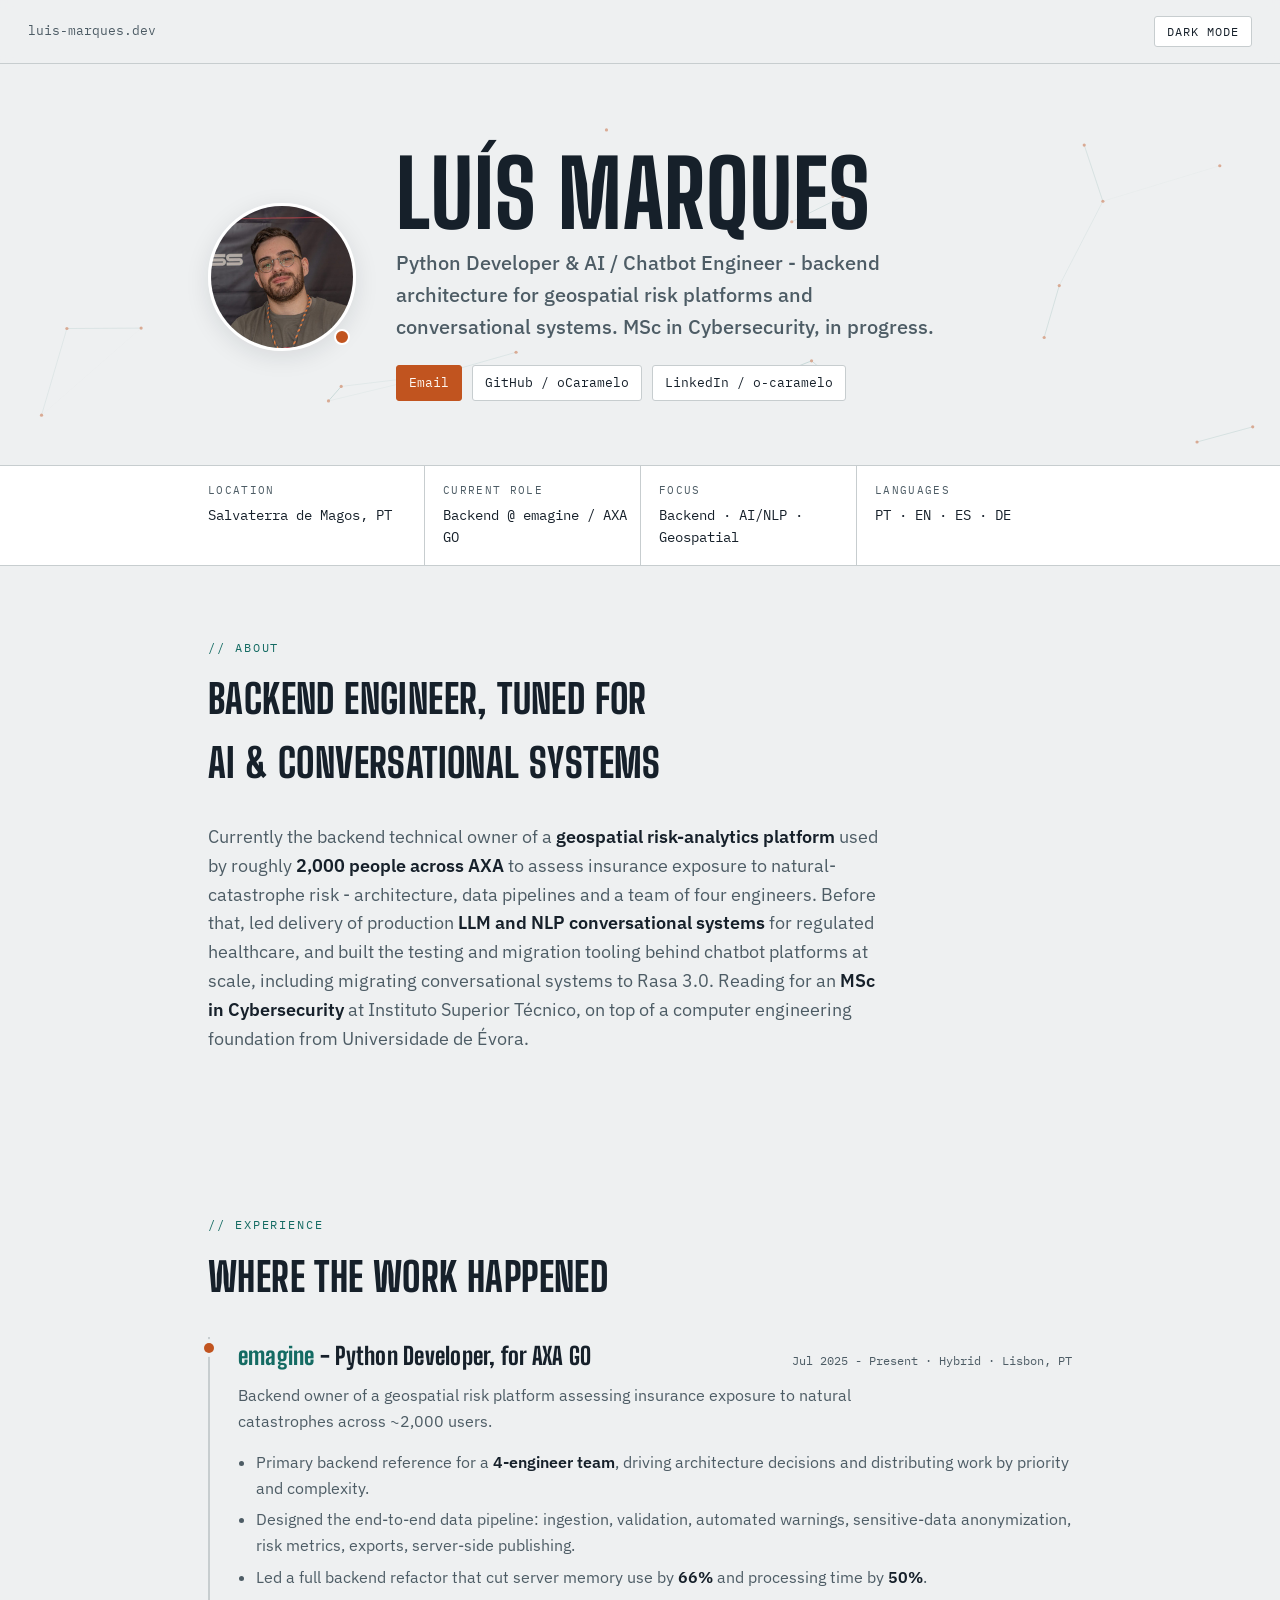
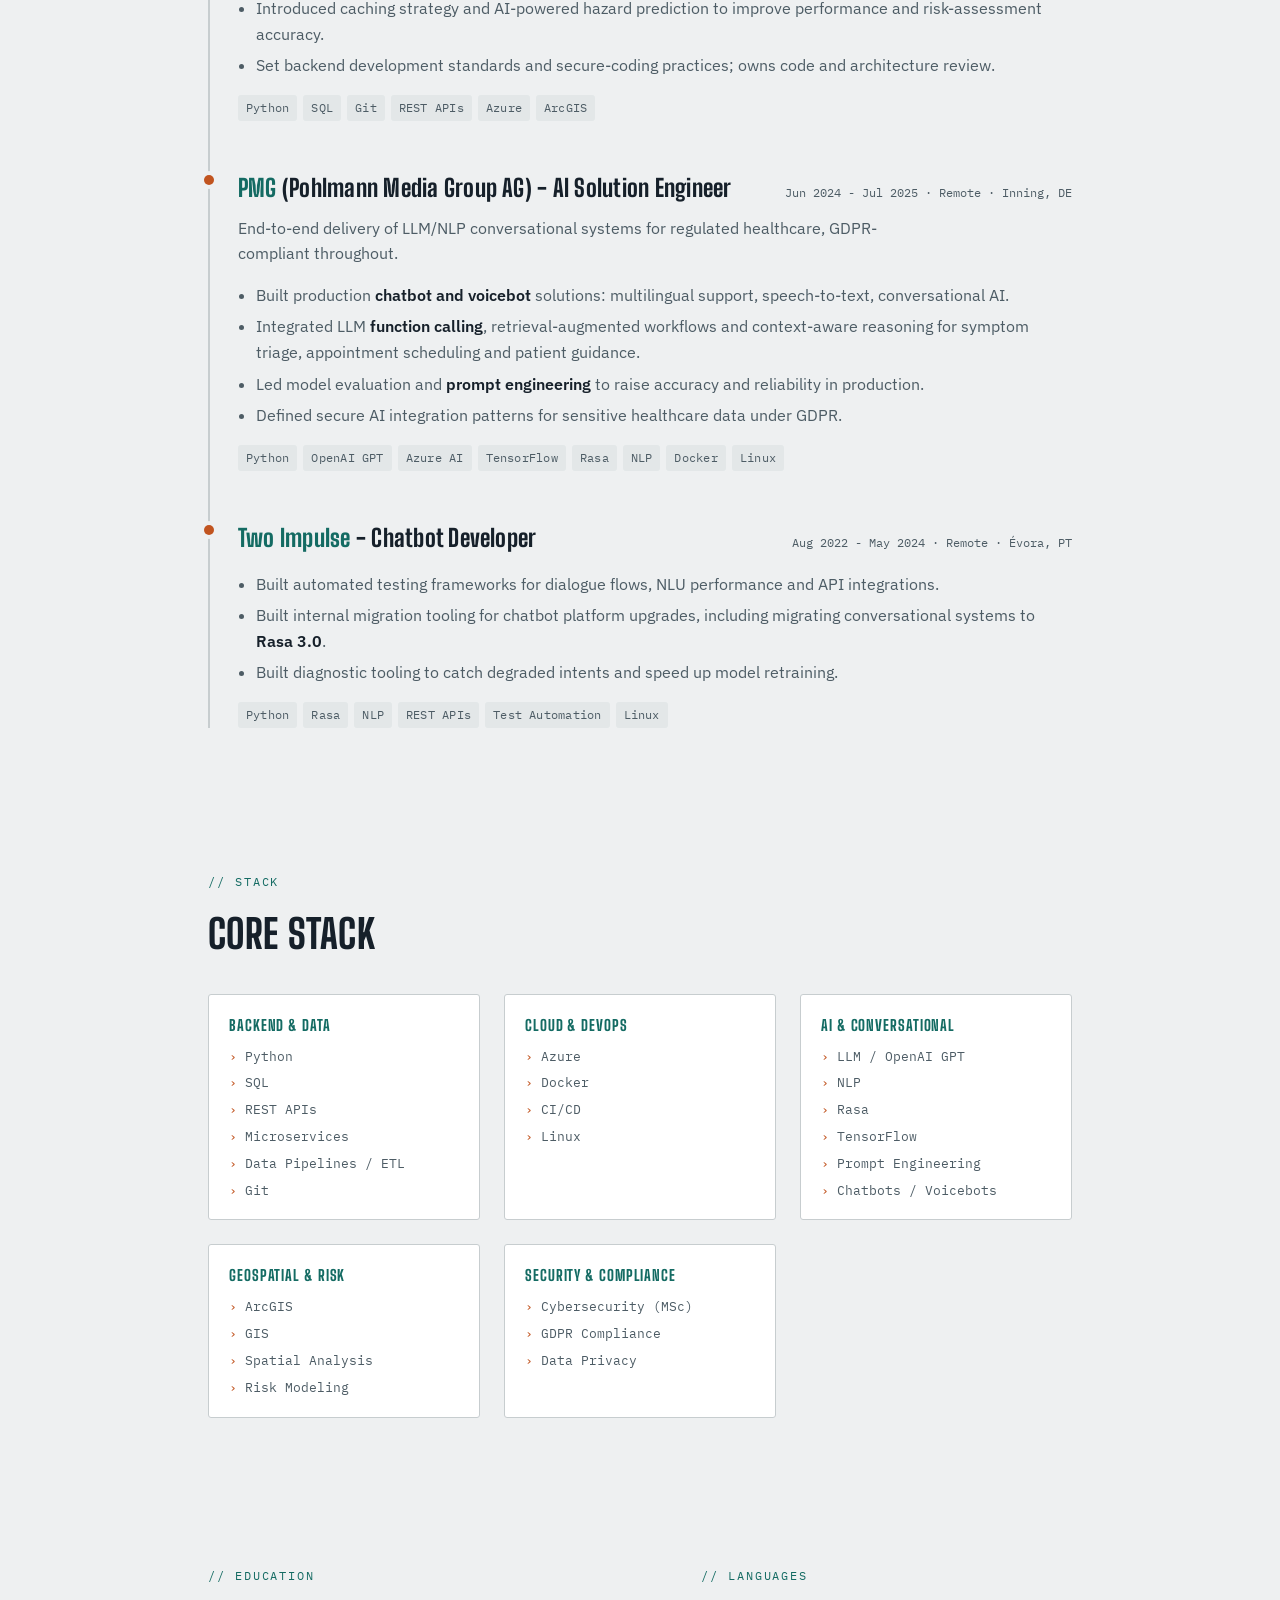
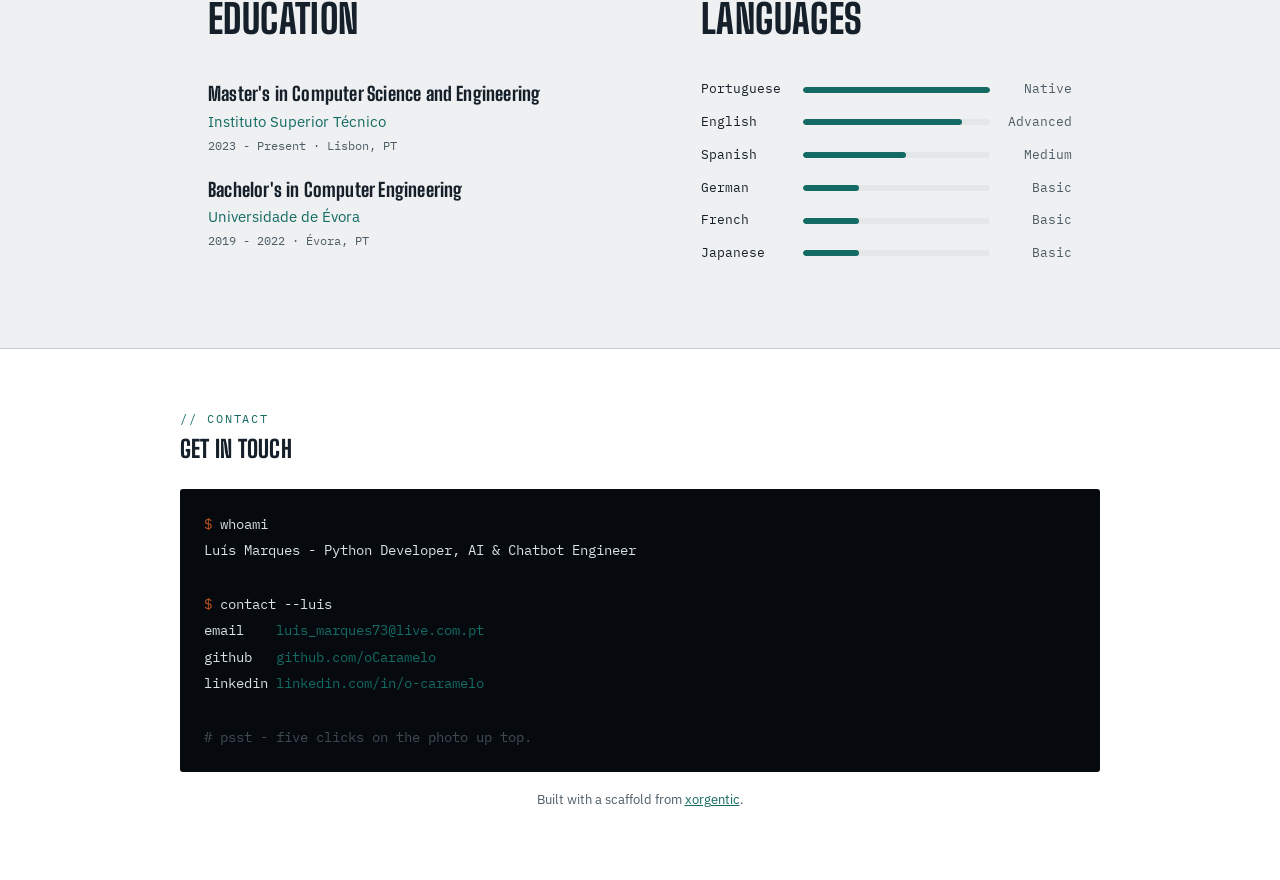
==== index.html @ 59a95c25 "Personal page for Luís Marques Static site sourced from CV content: experience, stack, education, la" ====
<!DOCTYPE html>
<html lang="en">
<head>
<meta charset="UTF-8" />
<meta name="viewport" content="width=device-width, initial-scale=1.0" />
<title>Luís Marques - Python Developer, AI &amp; Chatbot Engineer</title>
<meta name="description" content="Backend and AI engineer building geospatial risk platforms and conversational systems. Python, LLM/NLP, cloud backend architecture." />
<link rel="icon" href="data:image/svg+xml,%3Csvg xmlns='http://www.w3.org/2000/svg' viewBox='0 0 64 64'%3E%3Crect width='64' height='64' rx='8' fill='%230d151e'/%3E%3Ctext x='32' y='42' font-family='monospace' font-size='28' font-weight='700' fill='%23e8823d' text-anchor='middle'%3ELM%3C/text%3E%3C/svg%3E" />
<link rel="stylesheet" href="css/style.css" />
</head>
<body>

<div class="topbar">
  <span class="mono">luis-marques.dev</span>
  <button class="theme-toggle" id="theme-toggle" type="button">Dark mode</button>
</div>

<header class="hero">
  <canvas id="signal-grid" aria-hidden="true"></canvas>
  <div class="wrap hero-inner">
    <div class="avatar-wrap">
      <img id="avatar-img" class="avatar" src="assets/luis-marques.png" alt="Luís Marques" width="148" height="148" />
      <button id="secret-trigger" class="secret-btn" type="button" aria-label="You found something. Click five times."></button>
    </div>
    <div>
      <h1>Luís Marques</h1>
      <p class="role">Python Developer &amp; AI / Chatbot Engineer - backend architecture for geospatial risk platforms and conversational systems. MSc in Cybersecurity, in progress.</p>
      <div class="links">
        <a class="pill-link primary" href="mailto:luis_marques73@live.com.pt">Email</a>
        <a class="pill-link" href="https://github.com/oCaramelo" target="_blank" rel="noopener">GitHub / oCaramelo</a>
        <a class="pill-link" href="https://linkedin.com/in/o-caramelo" target="_blank" rel="noopener">LinkedIn / o-caramelo</a>
      </div>
    </div>
  </div>
</header>

<div class="status-strip">
  <div class="wrap">
    <div class="status-item">
      <div class="label">Location</div>
      <div class="value">Salvaterra de Magos, PT</div>
    </div>
    <div class="status-item">
      <div class="label">Current role</div>
      <div class="value">Backend @ emagine / AXA GO</div>
    </div>
    <div class="status-item">
      <div class="label">Focus</div>
      <div class="value">Backend · AI/NLP · Geospatial</div>
    </div>
    <div class="status-item">
      <div class="label">Languages</div>
      <div class="value">PT · EN · ES · DE</div>
    </div>
  </div>
</div>

<section class="about" id="about">
  <div class="wrap">
    <span class="eyebrow">// about</span>
    <h2>Backend engineer, tuned for AI &amp; conversational systems</h2>
    <p>Currently the backend technical owner of a <strong>geospatial risk-analytics platform</strong> used by roughly <strong>2,000 people across AXA</strong> to assess insurance exposure to natural-catastrophe risk - architecture, data pipelines and a team of four engineers. Before that, led delivery of production <strong>LLM and NLP conversational systems</strong> for regulated healthcare, and built the testing and migration tooling behind chatbot platforms at scale, including migrating conversational systems to Rasa 3.0. Reading for an <strong>MSc in Cybersecurity</strong> at Instituto Superior Técnico, on top of a computer engineering foundation from Universidade de Évora.</p>
  </div>
</section>

<section id="experience">
  <div class="wrap">
    <span class="eyebrow">// experience</span>
    <h2>Where the work happened</h2>
    <div class="timeline">

      <article class="entry">
        <div class="entry-head">
          <h3><span class="org">emagine</span> - Python Developer, for AXA GO</h3>
          <div class="entry-meta">Jul 2025 - Present · Hybrid · Lisbon, PT</div>
        </div>
        <p class="entry-summary">Backend owner of a geospatial risk platform assessing insurance exposure to natural catastrophes across ~2,000 users.</p>
        <ul>
          <li>Primary backend reference for a <strong>4-engineer team</strong>, driving architecture decisions and distributing work by priority and complexity.</li>
          <li>Designed the end-to-end data pipeline: ingestion, validation, automated warnings, sensitive-data anonymization, risk metrics, exports, server-side publishing.</li>
          <li>Led a full backend refactor that cut server memory use by <strong>66%</strong> and processing time by <strong>50%</strong>.</li>
          <li>Introduced caching strategy and AI-powered hazard prediction to improve performance and risk-assessment accuracy.</li>
          <li>Set backend development standards and secure-coding practices; owns code and architecture review.</li>
        </ul>
        <div class="tags">
          <span class="tag">Python</span><span class="tag">SQL</span><span class="tag">Git</span><span class="tag">REST APIs</span><span class="tag">Azure</span><span class="tag">ArcGIS</span>
        </div>
      </article>

      <article class="entry">
        <div class="entry-head">
          <h3><span class="org">PMG</span> (Pohlmann Media Group AG) - AI Solution Engineer</h3>
          <div class="entry-meta">Jun 2024 - Jul 2025 · Remote · Inning, DE</div>
        </div>
        <p class="entry-summary">End-to-end delivery of LLM/NLP conversational systems for regulated healthcare, GDPR-compliant throughout.</p>
        <ul>
          <li>Built production <strong>chatbot and voicebot</strong> solutions: multilingual support, speech-to-text, conversational AI.</li>
          <li>Integrated LLM <strong>function calling</strong>, retrieval-augmented workflows and context-aware reasoning for symptom triage, appointment scheduling and patient guidance.</li>
          <li>Led model evaluation and <strong>prompt engineering</strong> to raise accuracy and reliability in production.</li>
          <li>Defined secure AI integration patterns for sensitive healthcare data under GDPR.</li>
        </ul>
        <div class="tags">
          <span class="tag">Python</span><span class="tag">OpenAI GPT</span><span class="tag">Azure AI</span><span class="tag">TensorFlow</span><span class="tag">Rasa</span><span class="tag">NLP</span><span class="tag">Docker</span><span class="tag">Linux</span>
        </div>
      </article>

      <article class="entry">
        <div class="entry-head">
          <h3><span class="org">Two Impulse</span> - Chatbot Developer</h3>
          <div class="entry-meta">Aug 2022 - May 2024 · Remote · Évora, PT</div>
        </div>
        <ul>
          <li>Built automated testing frameworks for dialogue flows, NLU performance and API integrations.</li>
          <li>Built internal migration tooling for chatbot platform upgrades, including migrating conversational systems to <strong>Rasa 3.0</strong>.</li>
          <li>Built diagnostic tooling to catch degraded intents and speed up model retraining.</li>
        </ul>
        <div class="tags">
          <span class="tag">Python</span><span class="tag">Rasa</span><span class="tag">NLP</span><span class="tag">REST APIs</span><span class="tag">Test Automation</span><span class="tag">Linux</span>
        </div>
      </article>

    </div>
  </div>
</section>

<section id="skills">
  <div class="wrap">
    <span class="eyebrow">// stack</span>
    <h2>Core stack</h2>
    <div class="skill-grid">
      <div class="skill-group">
        <h3>Backend &amp; Data</h3>
        <ul><li>Python</li><li>SQL</li><li>REST APIs</li><li>Microservices</li><li>Data Pipelines / ETL</li><li>Git</li></ul>
      </div>
      <div class="skill-group">
        <h3>Cloud &amp; DevOps</h3>
        <ul><li>Azure</li><li>Docker</li><li>CI/CD</li><li>Linux</li></ul>
      </div>
      <div class="skill-group">
        <h3>AI &amp; Conversational</h3>
        <ul><li>LLM / OpenAI GPT</li><li>NLP</li><li>Rasa</li><li>TensorFlow</li><li>Prompt Engineering</li><li>Chatbots / Voicebots</li></ul>
      </div>
      <div class="skill-group">
        <h3>Geospatial &amp; Risk</h3>
        <ul><li>ArcGIS</li><li>GIS</li><li>Spatial Analysis</li><li>Risk Modeling</li></ul>
      </div>
      <div class="skill-group">
        <h3>Security &amp; Compliance</h3>
        <ul><li>Cybersecurity (MSc)</li><li>GDPR Compliance</li><li>Data Privacy</li></ul>
      </div>
    </div>
  </div>
</section>

<section id="education">
  <div class="wrap two-col">
    <div>
      <span class="eyebrow">// education</span>
      <h2>Education</h2>
      <div class="edu-entry">
        <h3>Master's in Computer Science and Engineering</h3>
        <div class="org">Instituto Superior Técnico</div>
        <span class="entry-meta">2023 - Present · Lisbon, PT</span>
      </div>
      <div class="edu-entry">
        <h3>Bachelor's in Computer Engineering</h3>
        <div class="org">Universidade de Évora</div>
        <span class="entry-meta">2019 - 2022 · Évora, PT</span>
      </div>
    </div>
    <div>
      <span class="eyebrow">// languages</span>
      <h2>Languages</h2>
      <div class="lang-row"><span>Portuguese</span><span class="lang-meter"><span style="width:100%"></span></span><span class="level">Native</span></div>
      <div class="lang-row"><span>English</span><span class="lang-meter"><span style="width:85%"></span></span><span class="level">Advanced</span></div>
      <div class="lang-row"><span>Spanish</span><span class="lang-meter"><span style="width:55%"></span></span><span class="level">Medium</span></div>
      <div class="lang-row"><span>German</span><span class="lang-meter"><span style="width:30%"></span></span><span class="level">Basic</span></div>
      <div class="lang-row"><span>French</span><span class="lang-meter"><span style="width:30%"></span></span><span class="level">Basic</span></div>
      <div class="lang-row"><span>Japanese</span><span class="lang-meter"><span style="width:30%"></span></span><span class="level">Basic</span></div>
    </div>
  </div>
</section>

<footer>
  <div class="wrap" style="padding: 56px 0;">
    <span class="eyebrow">// contact</span>
    <h2 style="margin-bottom:20px;">Get in touch</h2>
    <div class="terminal">
      <div><span class="prompt">$</span> whoami</div>
      <div>Luís Marques - Python Developer, AI &amp; Chatbot Engineer</div>
      <div>&nbsp;</div>
      <div><span class="prompt">$</span> contact --luis</div>
      <div>email&nbsp;&nbsp;&nbsp;&nbsp;<a href="mailto:luis_marques73@live.com.pt">luis_marques73@live.com.pt</a></div>
      <div>github&nbsp;&nbsp;&nbsp;<a href="https://github.com/oCaramelo" target="_blank" rel="noopener">github.com/oCaramelo</a></div>
      <div>linkedin&nbsp;<a href="https://linkedin.com/in/o-caramelo" target="_blank" rel="noopener">linkedin.com/in/o-caramelo</a></div>
      <div class="comment">&nbsp;</div>
      <div class="comment"># psst - five clicks on the photo up top.</div>
    </div>
    <p class="footer-note">Built with a scaffold from <a href="https://github.com/oCaramelo/xorgentic" target="_blank" rel="noopener">xorgentic</a>.</p>
  </div>
</footer>

<div class="egg-overlay" id="egg-overlay">
  <div class="egg-box" role="dialog" aria-modal="true" aria-labelledby="egg-title">
    <div class="egg-title" id="egg-title">// unlocked: secret stash of superpowers</div>
    <p>Congrats, curious human! You found my secret stash of superpowers. Don't tell anyone, but here's what I can do:</p>
    <div class="egg-tags">
      <span>Backend Development</span><span>Python</span><span>REST APIs</span><span>Microservices</span><span>Data Pipelines</span><span>System Integration</span><span>Scalable Systems</span><span>Production Monitoring</span><span>Performance Optimization</span><span>Code Refactoring</span><span>SQL</span><span>Databases</span><span>Data Validation</span><span>Data Anonymization</span><span>ETL Pipelines</span><span>Azure</span><span>CI/CD</span><span>Git</span><span>Docker</span><span>Environment Management</span><span>Geospatial</span><span>GIS</span><span>ArcGIS</span><span>Spatial Analysis</span><span>Risk Modeling</span><span>KPI Calculation</span><span>Artificial Intelligence</span><span>Machine Learning</span><span>LLM</span><span>NLP</span><span>Chatbots</span><span>Voicebots</span><span>Conversational AI</span><span>Prompt Engineering</span><span>Function Calling</span><span>Model Optimization</span><span>AI Monitoring</span><span>Cybersecurity</span><span>Data Privacy</span><span>GDPR Compliance</span><span>Cryptography</span><span>Blockchain</span><span>Byzantine Fault Tolerance</span><span>Consensus Algorithms</span><span>Smart Contracts</span><span>Fault Tolerance</span><span>Distributed Systems</span><span>Problem Solving</span><span>Ownership</span><span>Collaboration</span><span>Client-Facing</span><span>Requirements Analysis</span><span>Agile</span><span>Scrum</span><span>Technical Documentation</span>
    </div>
    <button class="egg-close" id="egg-close" type="button">Close [esc]</button>
  </div>
</div>

<script src="js/script.js"></script>
</body>
</html>
---- css/style.css ----
/* ---------------------------------------------------------------
   Luís Marques - personal page
   Concept: risk cartography at night. A signal-grid hero, a status
   readout borrowed from telemetry displays, and a systems-log
   timeline - pulled from the actual materials of the work itself:
   geospatial risk platforms, conversational-AI graphs, GDPR-grade
   backend engineering.
   ------------------------------------------------------------- */

@import url('https://fonts.googleapis.com/css2?family=Big+Shoulders+Display:wght@600;700;800&family=IBM+Plex+Mono:wght@400;500;600&family=IBM+Plex+Sans:wght@400;500;600&display=swap');

:root {
  --bg: #eef0f1;
  --surface: #ffffff;
  --surface-2: #e3e7e8;
  --ink: #16202a;
  --ink-soft: #4d5c65;
  --hairline: #c7cdcf;
  --accent: #c1541f;
  --accent-ink: #fff8f2;
  --accent-2: #146b63;
  --shadow: rgba(22, 32, 42, 0.10);
  --radius: 3px;
}

@media (prefers-color-scheme: dark) {
  :root:not([data-theme="light"]) {
    --bg: #0d151e;
    --surface: #131e29;
    --surface-2: #1a2530;
    --ink: #e8edee;
    --ink-soft: #97a7ae;
    --hairline: #293743;
    --accent: #e8823d;
    --accent-ink: #10151b;
    --accent-2: #4bc0b1;
    --shadow: rgba(0, 0, 0, 0.45);
  }
}

:root[data-theme="dark"] {
  --bg: #0d151e;
  --surface: #131e29;
  --surface-2: #1a2530;
  --ink: #e8edee;
  --ink-soft: #97a7ae;
  --hairline: #293743;
  --accent: #e8823d;
  --accent-ink: #10151b;
  --accent-2: #4bc0b1;
  --shadow: rgba(0, 0, 0, 0.45);
}

* { box-sizing: border-box; }

html {
  scroll-behavior: smooth;
}

@media (prefers-reduced-motion: reduce) {
  html { scroll-behavior: auto; }
  *, *::before, *::after { animation-duration: 0.001ms !important; animation-iteration-count: 1 !important; transition-duration: 0.001ms !important; }
}

body {
  margin: 0;
  background: var(--bg);
  color: var(--ink);
  font-family: 'IBM Plex Sans', system-ui, sans-serif;
  font-size: 16px;
  line-height: 1.6;
  -webkit-font-smoothing: antialiased;
}

::selection { background: var(--accent); color: var(--accent-ink); }

a { color: var(--accent-2); }
a:focus-visible, button:focus-visible { outline: 2px solid var(--accent); outline-offset: 3px; }

.wrap {
  max-width: 920px;
  margin: 0 auto;
  padding: 0 28px;
}

h1, h2, h3 {
  font-family: 'Big Shoulders Display', system-ui, sans-serif;
  font-weight: 800;
  text-transform: uppercase;
  letter-spacing: 0.01em;
  text-wrap: balance;
  margin: 0;
  color: var(--ink);
}

.mono {
  font-family: 'IBM Plex Mono', ui-monospace, monospace;
}

.eyebrow {
  font-family: 'IBM Plex Mono', ui-monospace, monospace;
  font-size: 12px;
  letter-spacing: 0.16em;
  text-transform: uppercase;
  color: var(--accent-2);
}

/* ---------- top bar ---------- */

.topbar {
  position: sticky;
  top: 0;
  z-index: 20;
  display: flex;
  align-items: center;
  justify-content: space-between;
  padding: 16px 28px;
  background: color-mix(in srgb, var(--bg) 88%, transparent);
  backdrop-filter: blur(6px);
  border-bottom: 1px solid var(--hairline);
}

.topbar .mono { font-size: 13px; color: var(--ink-soft); }

.theme-toggle {
  font-family: 'IBM Plex Mono', monospace;
  font-size: 12px;
  letter-spacing: 0.08em;
  text-transform: uppercase;
  background: var(--surface);
  color: var(--ink);
  border: 1px solid var(--hairline);
  border-radius: var(--radius);
  padding: 7px 12px;
  cursor: pointer;
}
.theme-toggle:hover { border-color: var(--accent-2); }

/* ---------- hero ---------- */

.hero {
  position: relative;
  overflow: hidden;
  border-bottom: 1px solid var(--hairline);
}

.hero canvas {
  position: absolute;
  inset: 0;
  width: 100%;
  height: 100%;
  opacity: 0.55;
}

.hero-inner {
  position: relative;
  z-index: 1;
  padding: 88px 28px 64px;
  display: grid;
  grid-template-columns: auto 1fr;
  gap: 40px;
  align-items: center;
}

.avatar-wrap {
  position: relative;
  width: 148px;
  height: 148px;
  flex-shrink: 0;
}

.avatar {
  width: 148px;
  height: 148px;
  border-radius: 50%;
  object-fit: cover;
  border: 3px solid var(--surface);
  box-shadow: 0 6px 24px var(--shadow);
  cursor: pointer;
  display: block;
}

.secret-btn {
  position: absolute;
  bottom: 6px;
  right: 6px;
  width: 16px;
  height: 16px;
  border-radius: 50%;
  background: var(--accent);
  border: 2px solid var(--surface);
  padding: 0;
  cursor: pointer;
  box-shadow: 0 0 0 0 var(--accent);
  animation: pulse 2.4s ease-out infinite;
}
@keyframes pulse {
  0% { box-shadow: 0 0 0 0 color-mix(in srgb, var(--accent) 55%, transparent); }
  70% { box-shadow: 0 0 0 9px color-mix(in srgb, var(--accent) 0%, transparent); }
  100% { box-shadow: 0 0 0 0 color-mix(in srgb, var(--accent) 0%, transparent); }
}

.hero h1 {
  font-size: clamp(48px, 9vw, 92px);
  line-height: 0.92;
}

.hero .role {
  margin-top: 10px;
  font-size: clamp(16px, 2.4vw, 20px);
  color: var(--ink-soft);
  font-weight: 500;
  max-width: 46ch;
}

.hero .links {
  margin-top: 22px;
  display: flex;
  flex-wrap: wrap;
  gap: 10px;
}

.pill-link {
  font-family: 'IBM Plex Mono', monospace;
  font-size: 13px;
  text-decoration: none;
  color: var(--ink);
  background: var(--surface);
  border: 1px solid var(--hairline);
  border-radius: var(--radius);
  padding: 7px 12px;
  display: inline-flex;
  align-items: center;
  gap: 6px;
}
.pill-link:hover { border-color: var(--accent-2); color: var(--accent-2); }
.pill-link.primary { background: var(--accent); color: var(--accent-ink); border-color: var(--accent); }
.pill-link.primary:hover { color: var(--accent-ink); opacity: 0.9; }

/* ---------- status strip ---------- */

.status-strip {
  border-bottom: 1px solid var(--hairline);
  background: var(--surface);
}

.status-strip .wrap {
  display: grid;
  grid-template-columns: repeat(auto-fit, minmax(160px, 1fr));
  gap: 0;
}

.status-item {
  padding: 16px 0;
  border-left: 1px solid var(--hairline);
  padding-left: 18px;
}
.status-item:first-child { border-left: none; padding-left: 0; }

.status-item .label {
  font-family: 'IBM Plex Mono', monospace;
  font-size: 11px;
  letter-spacing: 0.12em;
  text-transform: uppercase;
  color: var(--ink-soft);
}
.status-item .value {
  margin-top: 4px;
  font-family: 'IBM Plex Mono', monospace;
  font-size: 14px;
  color: var(--ink);
}

/* ---------- sections ---------- */

section { padding: 72px 0; }
section > .wrap > .eyebrow { display: block; margin-bottom: 10px; }
section h2 { font-size: clamp(28px, 4vw, 40px); margin-bottom: 28px; }

.about p {
  max-width: 62ch;
  font-size: 18px;
  color: var(--ink-soft);
}
.about p strong { color: var(--ink); font-weight: 600; }

/* ---------- timeline ---------- */

.timeline {
  position: relative;
  padding-left: 28px;
  border-left: 2px solid var(--hairline);
  display: flex;
  flex-direction: column;
  gap: 48px;
}

.entry { position: relative; }
.entry::before {
  content: "";
  position: absolute;
  left: -34px;
  top: 6px;
  width: 10px;
  height: 10px;
  border-radius: 50%;
  background: var(--accent);
  box-shadow: 0 0 0 4px var(--bg);
}

.entry-head {
  display: flex;
  flex-wrap: wrap;
  align-items: baseline;
  justify-content: space-between;
  gap: 8px 20px;
}

.entry-head h3 {
  font-size: 24px;
  text-transform: none;
}
.entry-head .org { color: var(--accent-2); }

.entry-meta {
  font-family: 'IBM Plex Mono', monospace;
  font-size: 12px;
  color: var(--ink-soft);
  white-space: nowrap;
}

.entry-summary {
  margin-top: 8px;
  color: var(--ink-soft);
  max-width: 68ch;
}

.entry ul {
  margin: 14px 0 0;
  padding-left: 18px;
  color: var(--ink-soft);
}
.entry li { margin-bottom: 6px; }
.entry li strong { color: var(--ink); font-weight: 600; }

.tags {
  margin-top: 16px;
  display: flex;
  flex-wrap: wrap;
  gap: 6px;
}

.tag {
  font-family: 'IBM Plex Mono', monospace;
  font-size: 11.5px;
  letter-spacing: 0.02em;
  background: var(--surface-2);
  color: var(--ink-soft);
  border-radius: var(--radius);
  padding: 4px 8px;
}

/* ---------- skills ---------- */

.skill-grid {
  display: grid;
  grid-template-columns: repeat(auto-fit, minmax(240px, 1fr));
  gap: 24px;
}

.skill-group {
  background: var(--surface);
  border: 1px solid var(--hairline);
  border-radius: var(--radius);
  padding: 18px 20px;
}

.skill-group h3 {
  font-size: 15px;
  text-transform: uppercase;
  letter-spacing: 0.06em;
  color: var(--accent-2);
  margin-bottom: 10px;
}

.skill-group ul {
  list-style: none;
  margin: 0;
  padding: 0;
  font-family: 'IBM Plex Mono', monospace;
  font-size: 13px;
  color: var(--ink-soft);
  display: flex;
  flex-direction: column;
  gap: 6px;
}
.skill-group li::before { content: "› "; color: var(--accent); }

/* ---------- education & languages ---------- */

.two-col {
  display: grid;
  grid-template-columns: 1.2fr 1fr;
  gap: 48px;
}
@media (max-width: 720px) {
  .two-col { grid-template-columns: 1fr; }
}

.edu-entry { margin-bottom: 20px; }
.edu-entry h3 { font-size: 19px; text-transform: none; }
.edu-entry .org { color: var(--accent-2); font-size: 15px; }
.edu-entry .entry-meta { display: block; margin-top: 2px; }

.lang-row {
  display: grid;
  grid-template-columns: 90px 1fr 70px;
  align-items: center;
  gap: 12px;
  margin-bottom: 12px;
  font-family: 'IBM Plex Mono', monospace;
  font-size: 13px;
}
.lang-meter {
  height: 6px;
  background: var(--surface-2);
  border-radius: 4px;
  overflow: hidden;
}
.lang-meter > span {
  display: block;
  height: 100%;
  background: var(--accent-2);
  border-radius: 4px;
}
.lang-row .level { color: var(--ink-soft); text-align: right; }

/* ---------- footer / contact ---------- */

footer {
  border-top: 1px solid var(--hairline);
  background: var(--surface);
}

.terminal {
  font-family: 'IBM Plex Mono', monospace;
  font-size: 14px;
  background: var(--ink);
  color: var(--bg);
  border-radius: var(--radius);
  padding: 22px 24px;
  overflow-x: auto;
  line-height: 1.9;
}
:root:not([data-theme="light"]) .terminal,
:root[data-theme="dark"] .terminal {
  background: #060a0f;
  color: #d7e2e6;
}
.terminal .prompt { color: var(--accent); }
.terminal .comment { color: var(--ink-soft); opacity: 0.8; }
.terminal a { color: var(--accent-2); text-decoration: none; }
.terminal a:hover { text-decoration: underline; }

.footer-note {
  margin-top: 18px;
  font-size: 13px;
  color: var(--ink-soft);
  text-align: center;
}

/* ---------- easter egg modal ---------- */

.egg-overlay {
  position: fixed;
  inset: 0;
  z-index: 50;
  background: color-mix(in srgb, var(--ink) 70%, transparent);
  display: flex;
  align-items: center;
  justify-content: center;
  padding: 24px;
  opacity: 0;
  pointer-events: none;
  transition: opacity 0.25s ease;
}
.egg-overlay.open { opacity: 1; pointer-events: auto; }

.egg-box {
  max-width: 640px;
  max-height: 80vh;
  overflow-y: auto;
  background: var(--ink);
  color: var(--bg);
  font-family: 'IBM Plex Mono', monospace;
  font-size: 13px;
  line-height: 1.8;
  border-radius: var(--radius);
  padding: 28px 30px;
  box-shadow: 0 24px 60px rgba(0,0,0,0.5);
  transform: translateY(8px);
  transition: transform 0.25s ease;
}
.egg-overlay.open .egg-box { transform: translateY(0); }

.egg-box .egg-title {
  color: var(--accent);
  text-transform: uppercase;
  letter-spacing: 0.1em;
  font-size: 12px;
  margin-bottom: 14px;
}
.egg-box p { margin: 0 0 16px; }
.egg-tags {
  display: flex;
  flex-wrap: wrap;
  gap: 6px;
  margin-bottom: 18px;
}
.egg-tags span {
  background: rgba(255,255,255,0.08);
  border-radius: 3px;
  padding: 3px 8px;
  font-size: 12px;
}
.egg-close {
  font-family: 'IBM Plex Mono', monospace;
  font-size: 12px;
  background: transparent;
  color: var(--bg);
  border: 1px solid rgba(255,255,255,0.25);
  border-radius: var(--radius);
  padding: 7px 14px;
  cursor: pointer;
}
.egg-close:hover { border-color: var(--accent); color: var(--accent); }

.sr-only {
  position: absolute;
  width: 1px; height: 1px;
  padding: 0; margin: -1px;
  overflow: hidden;
  clip: rect(0,0,0,0);
  white-space: nowrap;
  border: 0;
}
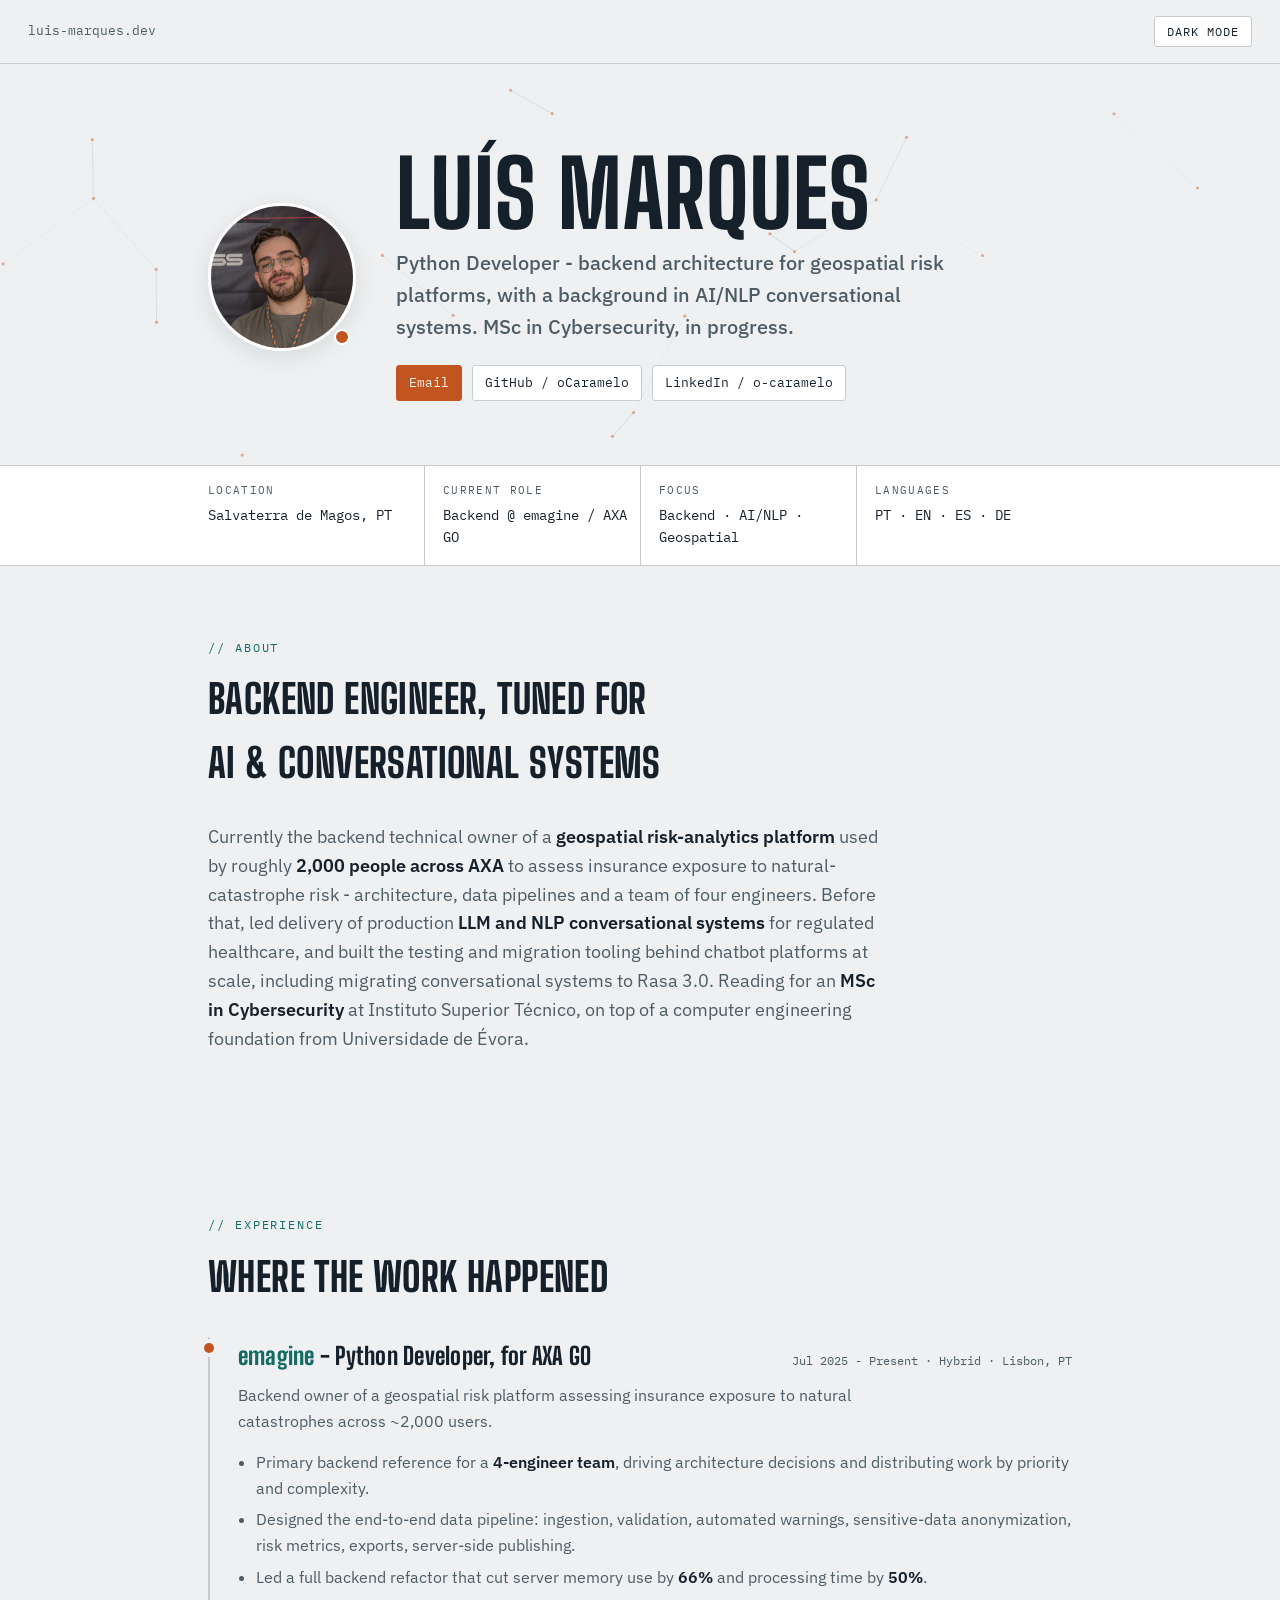
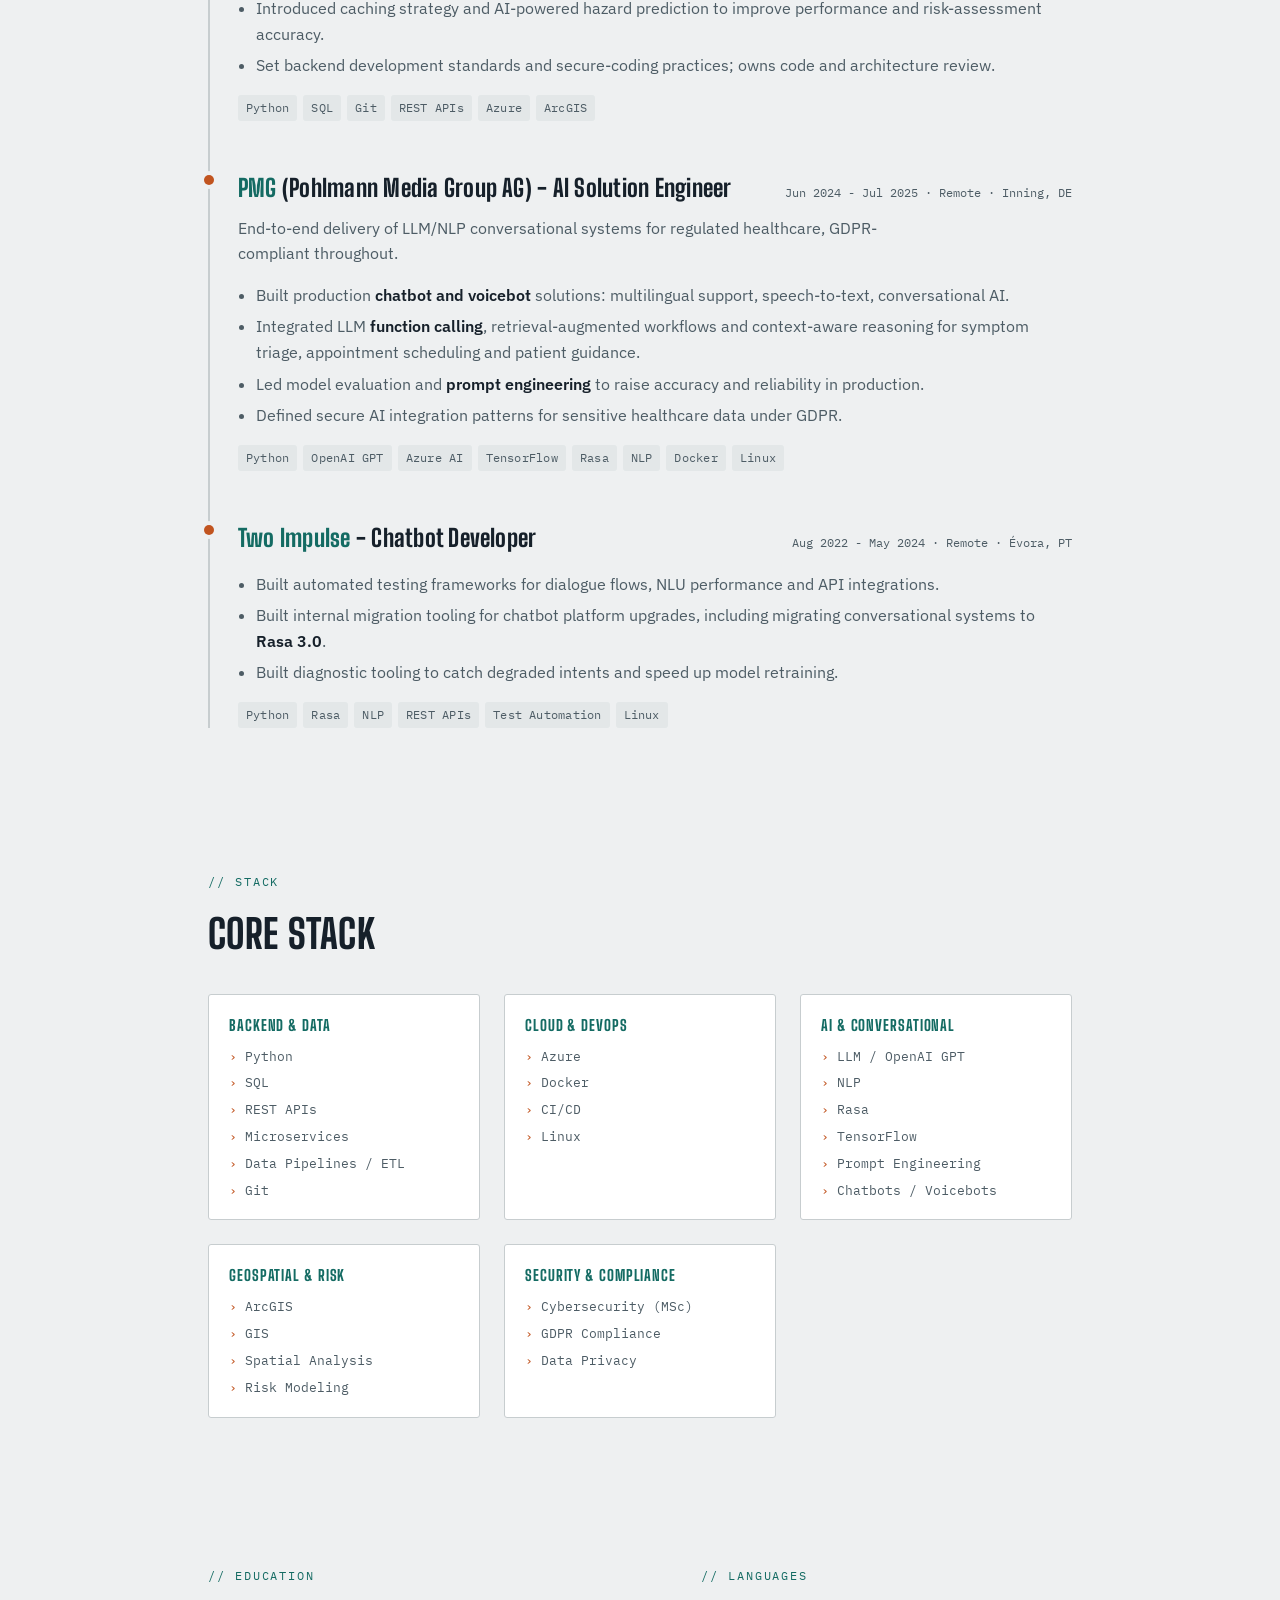
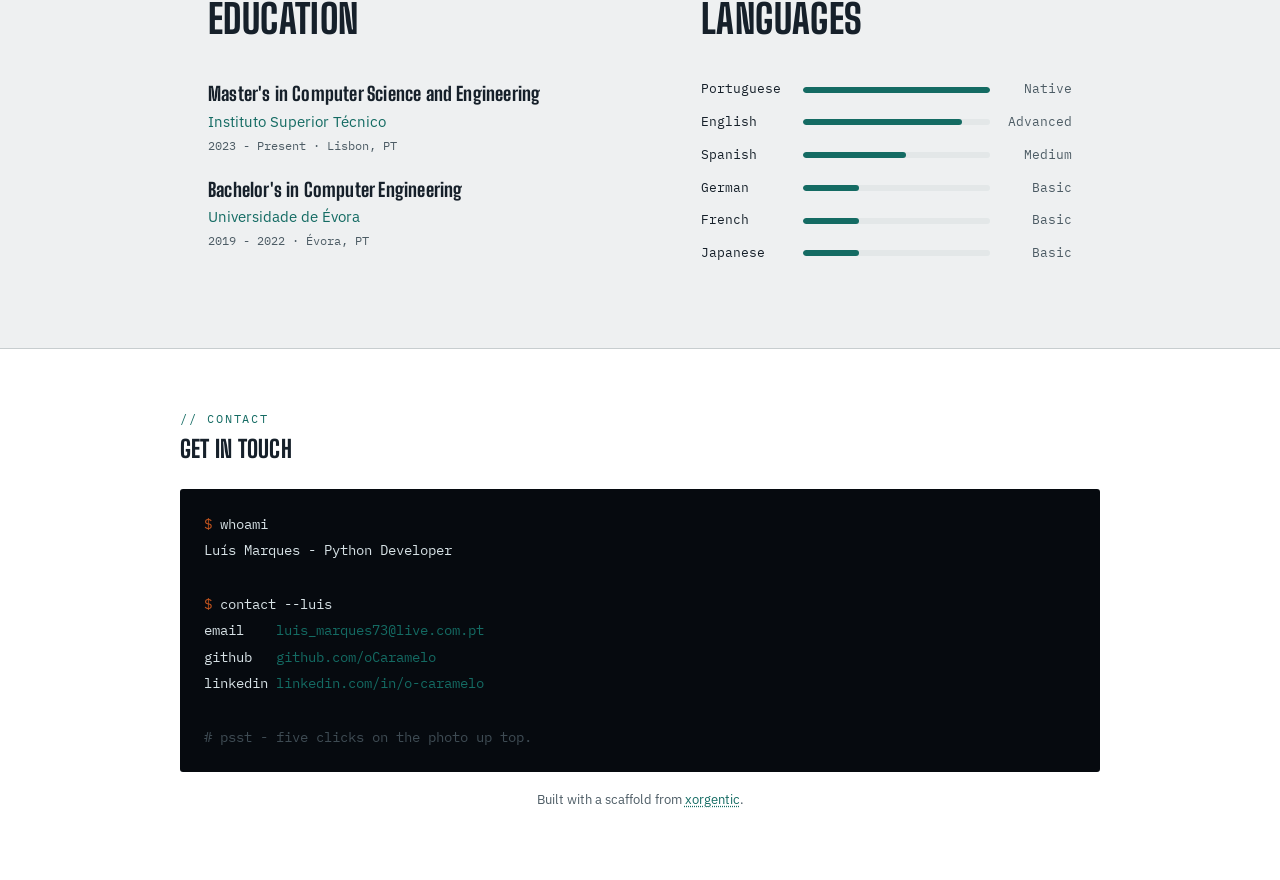
==== commit f8ed899b: "Simplify role to Python Developer; make xorgentic link explain itself The site read as a dual Python" ====
--- a/index.html
+++ b/index.html
@@ -3,8 +3,8 @@
 <head>
 <meta charset="UTF-8" />
 <meta name="viewport" content="width=device-width, initial-scale=1.0" />
-<title>Luís Marques - Python Developer, AI &amp; Chatbot Engineer</title>
-<meta name="description" content="Backend and AI engineer building geospatial risk platforms and conversational systems. Python, LLM/NLP, cloud backend architecture." />
+<title>Luís Marques - Python Developer</title>
+<meta name="description" content="Python developer building geospatial risk platforms and backend systems, with a background in AI/NLP conversational systems." />
 <link rel="icon" href="data:image/svg+xml,%3Csvg xmlns='http://www.w3.org/2000/svg' viewBox='0 0 64 64'%3E%3Crect width='64' height='64' rx='8' fill='%230d151e'/%3E%3Ctext x='32' y='42' font-family='monospace' font-size='28' font-weight='700' fill='%23e8823d' text-anchor='middle'%3ELM%3C/text%3E%3C/svg%3E" />
 <link rel="stylesheet" href="css/style.css" />
 </head>
@@ -24,7 +24,7 @@
     </div>
     <div>
       <h1>Luís Marques</h1>
-      <p class="role">Python Developer &amp; AI / Chatbot Engineer - backend architecture for geospatial risk platforms and conversational systems. MSc in Cybersecurity, in progress.</p>
+      <p class="role">Python Developer - backend architecture for geospatial risk platforms, with a background in AI/NLP conversational systems. MSc in Cybersecurity, in progress.</p>
       <div class="links">
         <a class="pill-link primary" href="mailto:luis_marques73@live.com.pt">Email</a>
         <a class="pill-link" href="https://github.com/oCaramelo" target="_blank" rel="noopener">GitHub / oCaramelo</a>
@@ -187,7 +187,7 @@
     <h2 style="margin-bottom:20px;">Get in touch</h2>
     <div class="terminal">
       <div><span class="prompt">$</span> whoami</div>
-      <div>Luís Marques - Python Developer, AI &amp; Chatbot Engineer</div>
+      <div>Luís Marques - Python Developer</div>
       <div>&nbsp;</div>
       <div><span class="prompt">$</span> contact --luis</div>
       <div>email&nbsp;&nbsp;&nbsp;&nbsp;<a href="mailto:luis_marques73@live.com.pt">luis_marques73@live.com.pt</a></div>
@@ -196,7 +196,12 @@
       <div class="comment">&nbsp;</div>
       <div class="comment"># psst - five clicks on the photo up top.</div>
     </div>
-    <p class="footer-note">Built with a scaffold from <a href="https://github.com/oCaramelo/xorgentic" target="_blank" rel="noopener">xorgentic</a>.</p>
+    <p class="footer-note">Built with a scaffold from <button type="button" id="xorgentic-btn" class="inline-link" aria-expanded="false" aria-controls="xorgentic-joke">xorgentic</button>.</p>
+    <div class="xorgentic-joke mono" id="xorgentic-joke" hidden>
+      <span class="prompt">$</span> git clone xorgentic<br />
+      remote: repository not found (private repo)<br />
+      ask nicely -&gt; <a href="mailto:luis_marques73@live.com.pt?subject=xorgentic">luis_marques73@live.com.pt</a>
+    </div>
   </div>
 </footer>
 
--- a/css/style.css
+++ b/css/style.css
@@ -469,6 +469,33 @@
   text-align: center;
 }
 
+.inline-link {
+  font: inherit;
+  color: var(--accent-2);
+  background: none;
+  border: none;
+  padding: 0;
+  cursor: pointer;
+  text-decoration: underline;
+  text-decoration-style: dotted;
+  text-underline-offset: 2px;
+}
+.inline-link:hover { color: var(--accent); }
+
+.xorgentic-joke {
+  max-width: 420px;
+  margin: 14px auto 0;
+  background: var(--ink);
+  color: var(--bg);
+  font-size: 12.5px;
+  line-height: 1.8;
+  text-align: left;
+  border-radius: var(--radius);
+  padding: 14px 16px;
+}
+.xorgentic-joke .prompt { color: var(--accent); }
+.xorgentic-joke a { color: var(--accent-2); }
+
 /* ---------- easter egg modal ---------- */
 
 .egg-overlay {
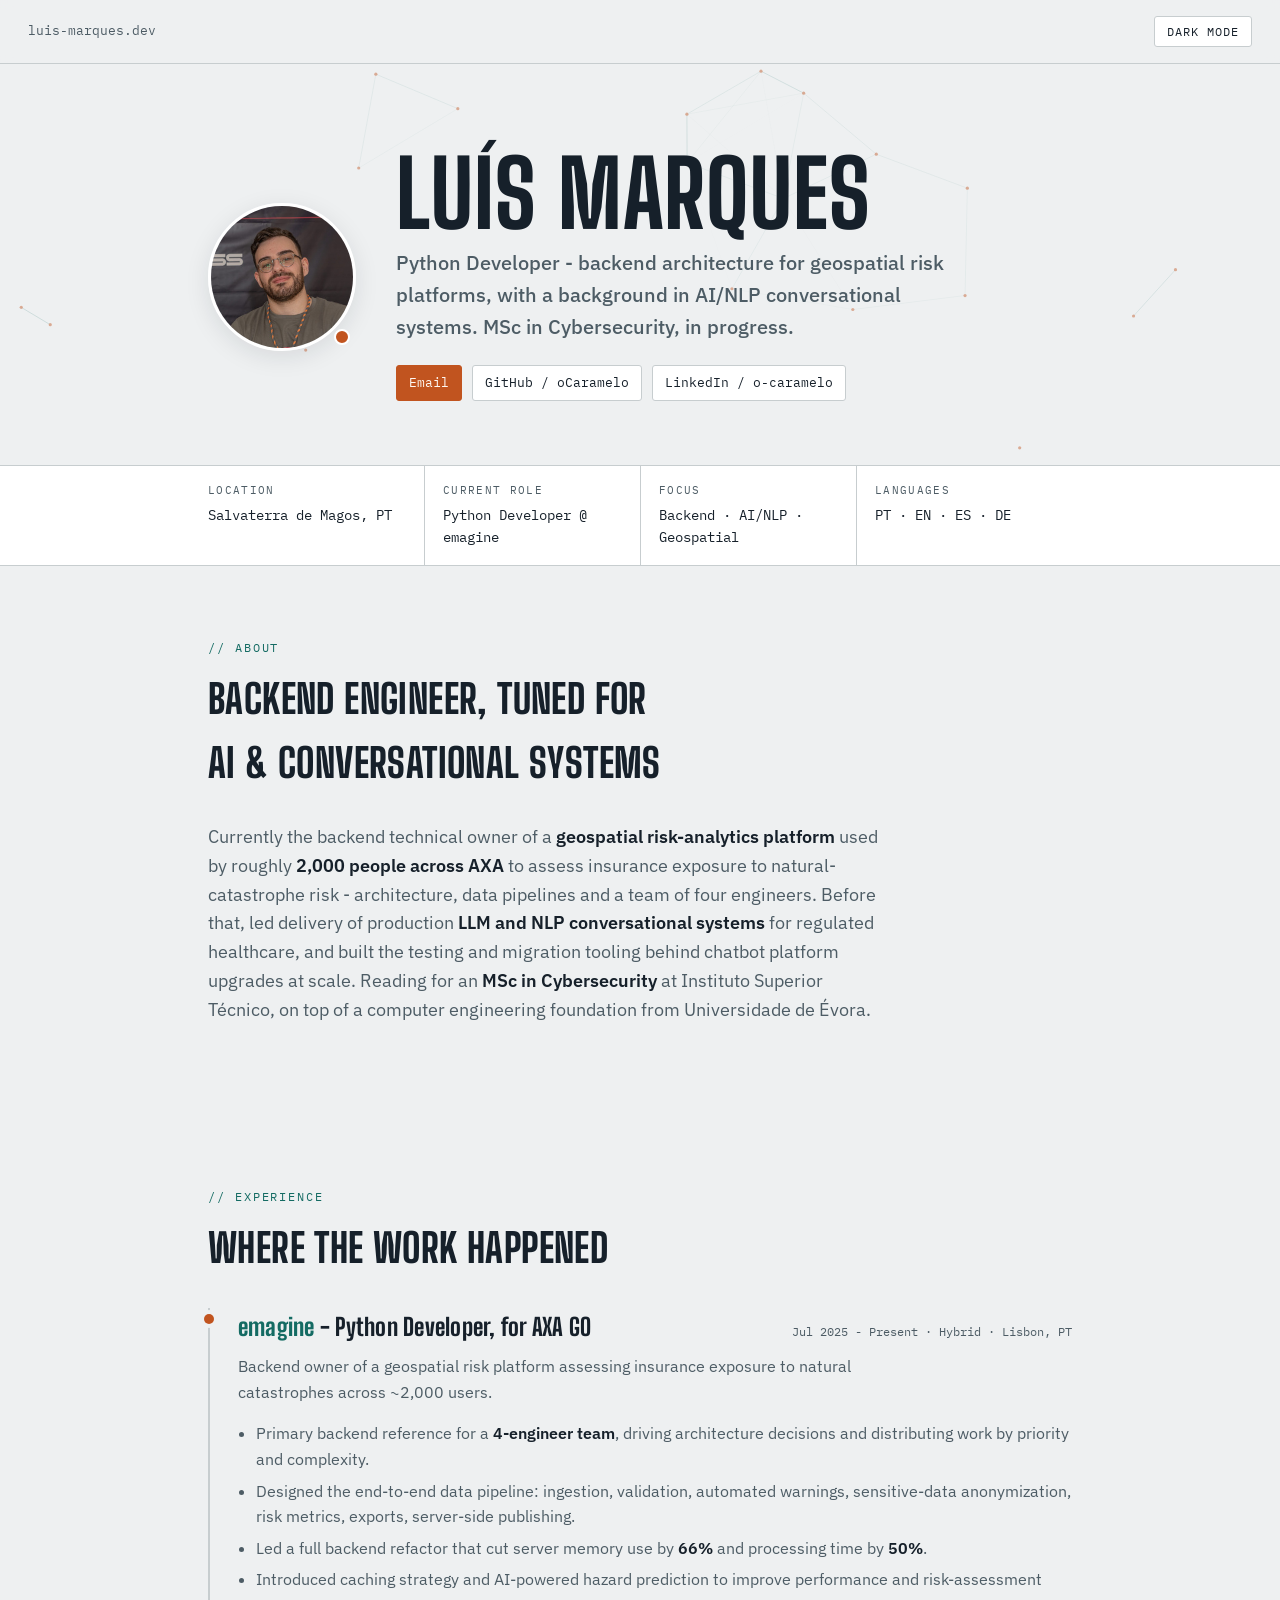
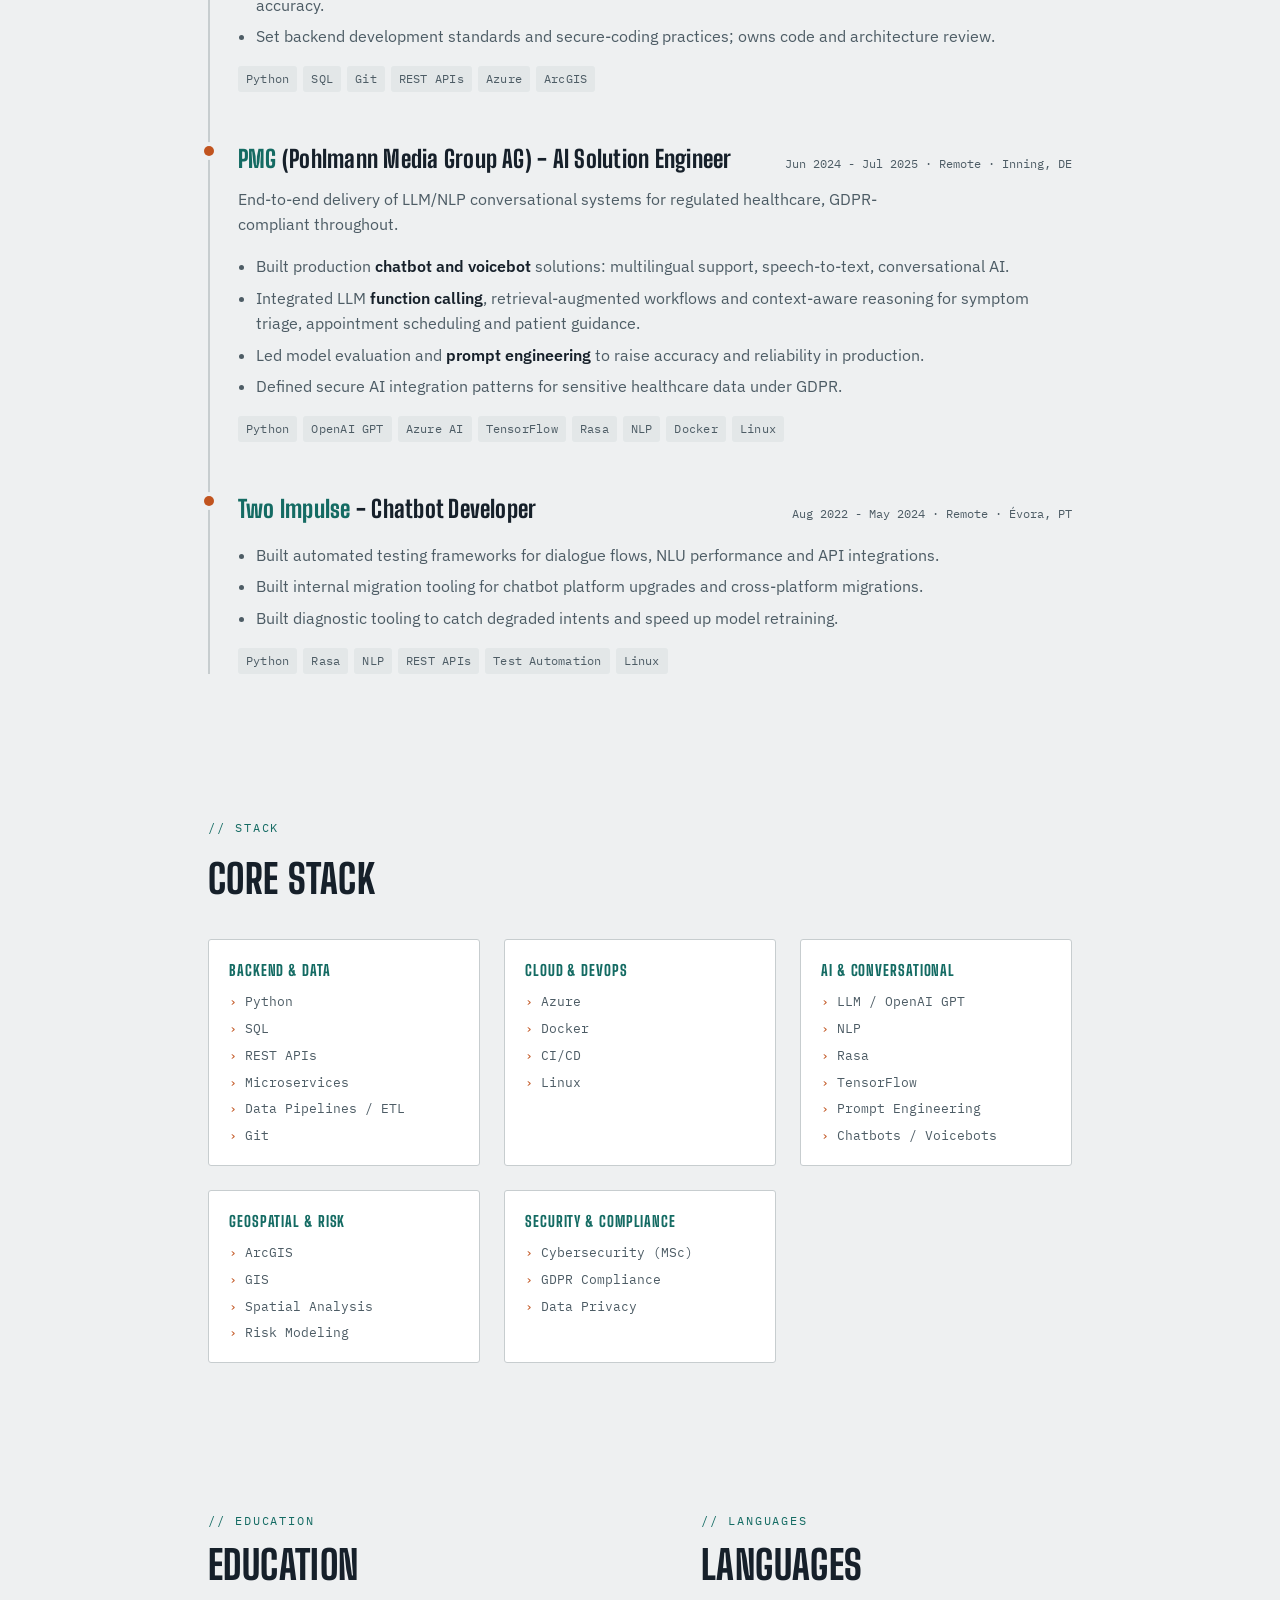
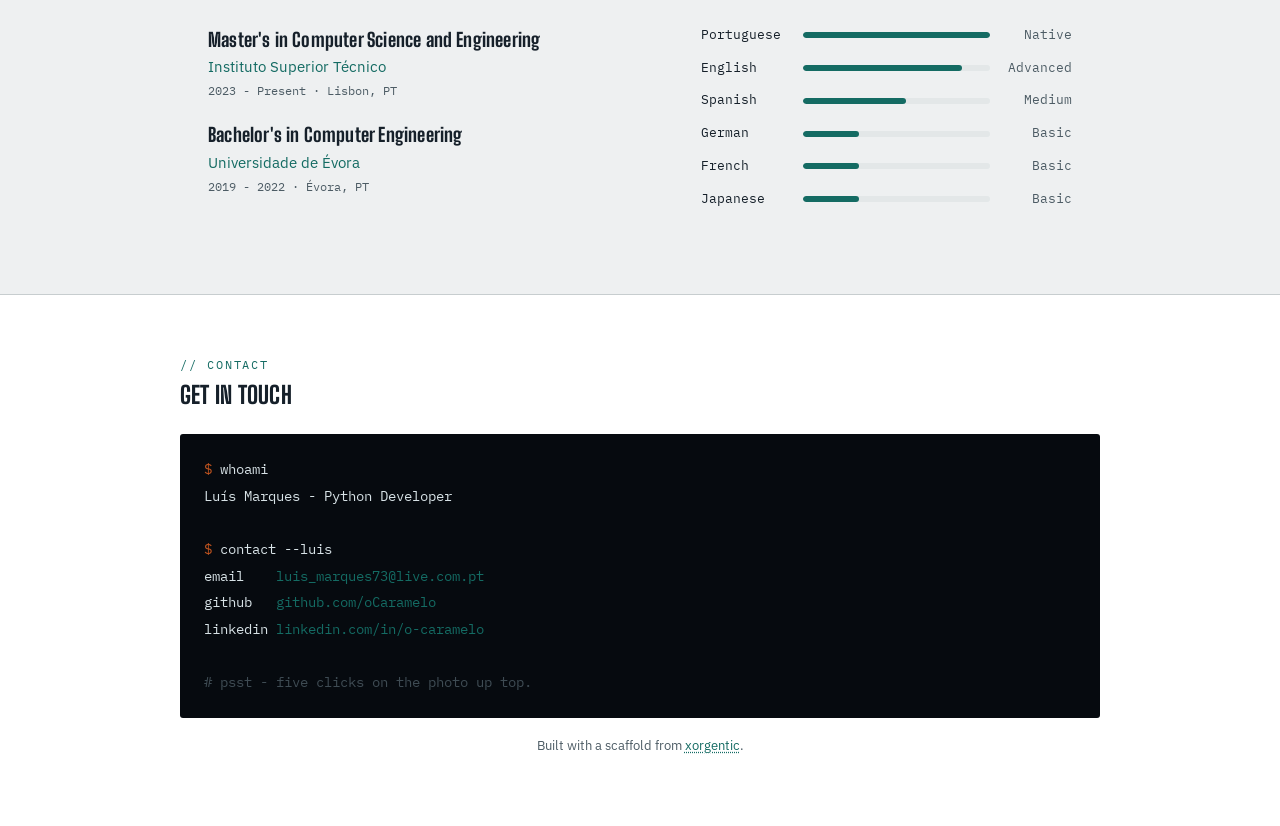
==== commit 036d29ed: "Fix current-role status tag; drop Rasa version mentions Status strip said "Backend @ emagine / AXA G" ====
--- a/index.html
+++ b/index.html
@@ -42,7 +42,7 @@
     </div>
     <div class="status-item">
       <div class="label">Current role</div>
-      <div class="value">Backend @ emagine / AXA GO</div>
+      <div class="value">Python Developer @ emagine</div>
     </div>
     <div class="status-item">
       <div class="label">Focus</div>
@@ -59,7 +59,7 @@
   <div class="wrap">
     <span class="eyebrow">// about</span>
     <h2>Backend engineer, tuned for AI &amp; conversational systems</h2>
-    <p>Currently the backend technical owner of a <strong>geospatial risk-analytics platform</strong> used by roughly <strong>2,000 people across AXA</strong> to assess insurance exposure to natural-catastrophe risk - architecture, data pipelines and a team of four engineers. Before that, led delivery of production <strong>LLM and NLP conversational systems</strong> for regulated healthcare, and built the testing and migration tooling behind chatbot platforms at scale, including migrating conversational systems to Rasa 3.0. Reading for an <strong>MSc in Cybersecurity</strong> at Instituto Superior Técnico, on top of a computer engineering foundation from Universidade de Évora.</p>
+    <p>Currently the backend technical owner of a <strong>geospatial risk-analytics platform</strong> used by roughly <strong>2,000 people across AXA</strong> to assess insurance exposure to natural-catastrophe risk - architecture, data pipelines and a team of four engineers. Before that, led delivery of production <strong>LLM and NLP conversational systems</strong> for regulated healthcare, and built the testing and migration tooling behind chatbot platform upgrades at scale. Reading for an <strong>MSc in Cybersecurity</strong> at Instituto Superior Técnico, on top of a computer engineering foundation from Universidade de Évora.</p>
   </div>
 </section>
 
@@ -111,7 +111,7 @@
         </div>
         <ul>
           <li>Built automated testing frameworks for dialogue flows, NLU performance and API integrations.</li>
-          <li>Built internal migration tooling for chatbot platform upgrades, including migrating conversational systems to <strong>Rasa 3.0</strong>.</li>
+          <li>Built internal migration tooling for chatbot platform upgrades and cross-platform migrations.</li>
           <li>Built diagnostic tooling to catch degraded intents and speed up model retraining.</li>
         </ul>
         <div class="tags">
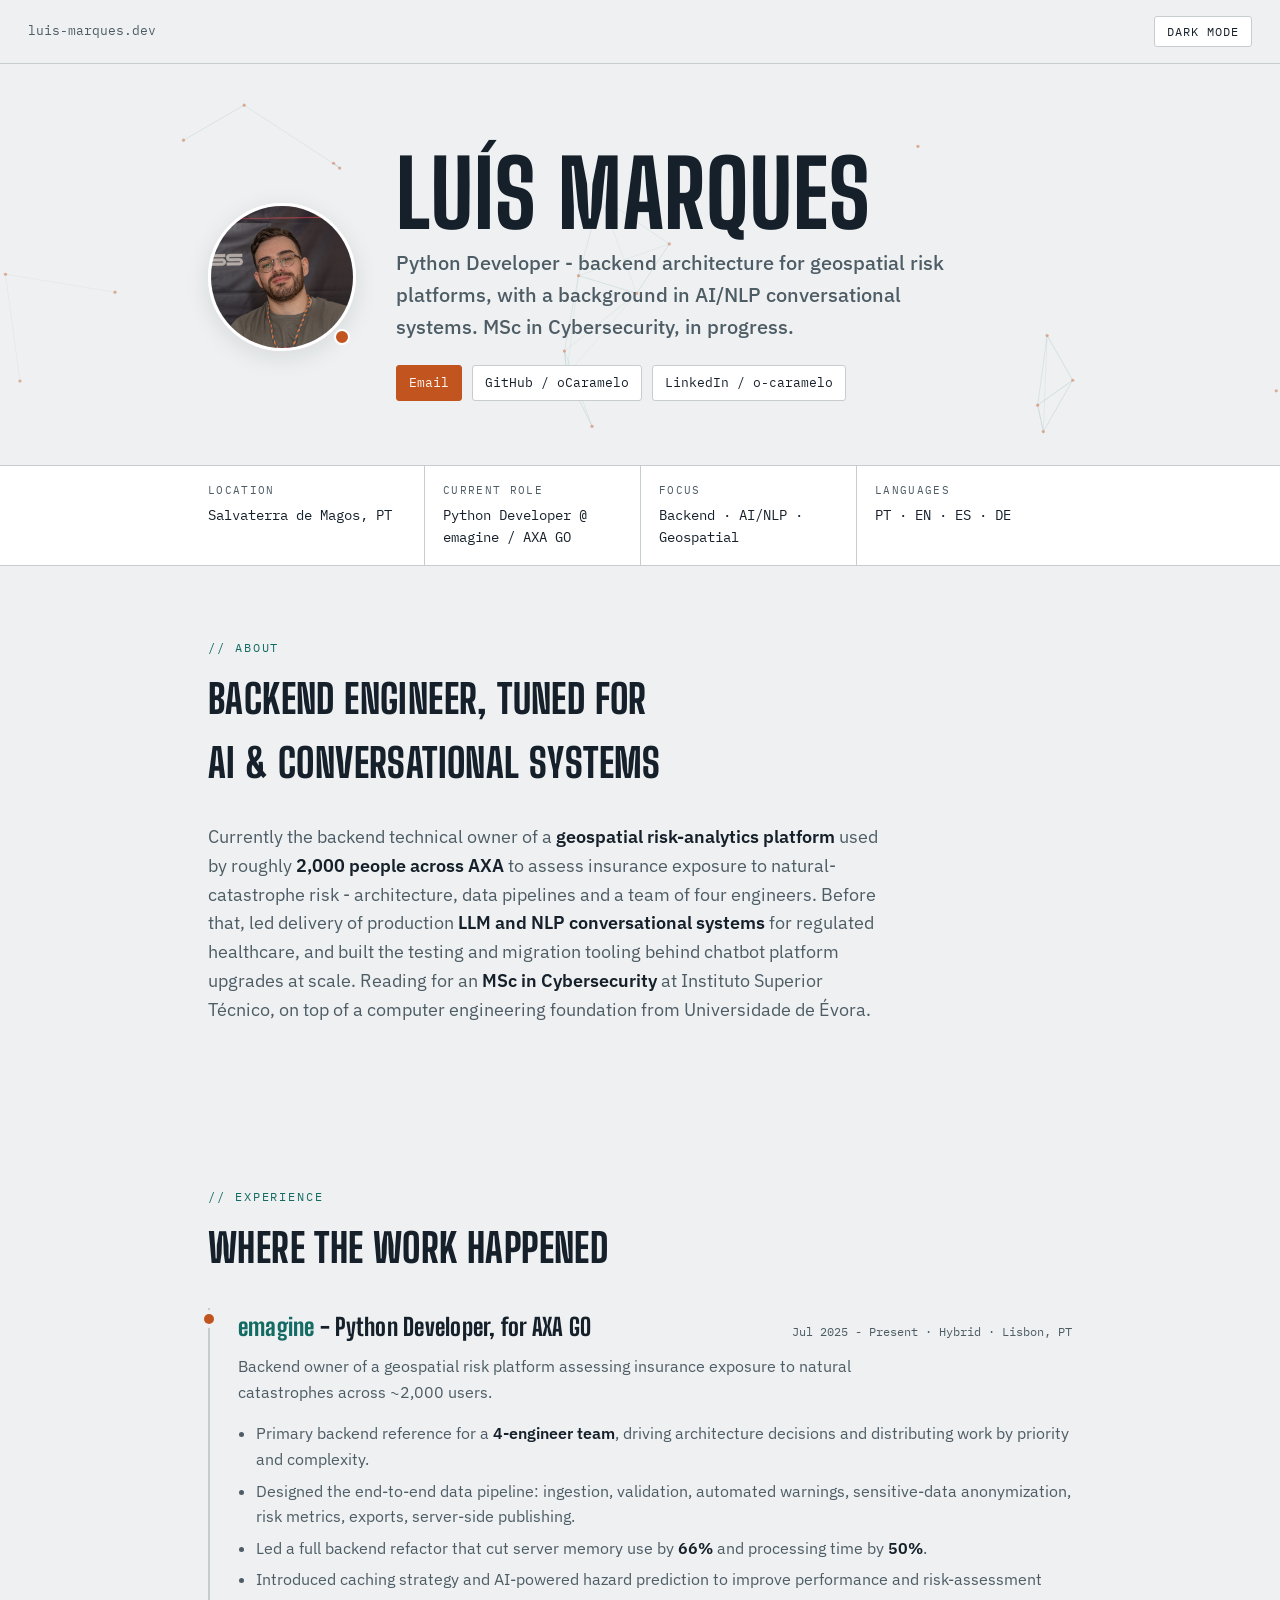
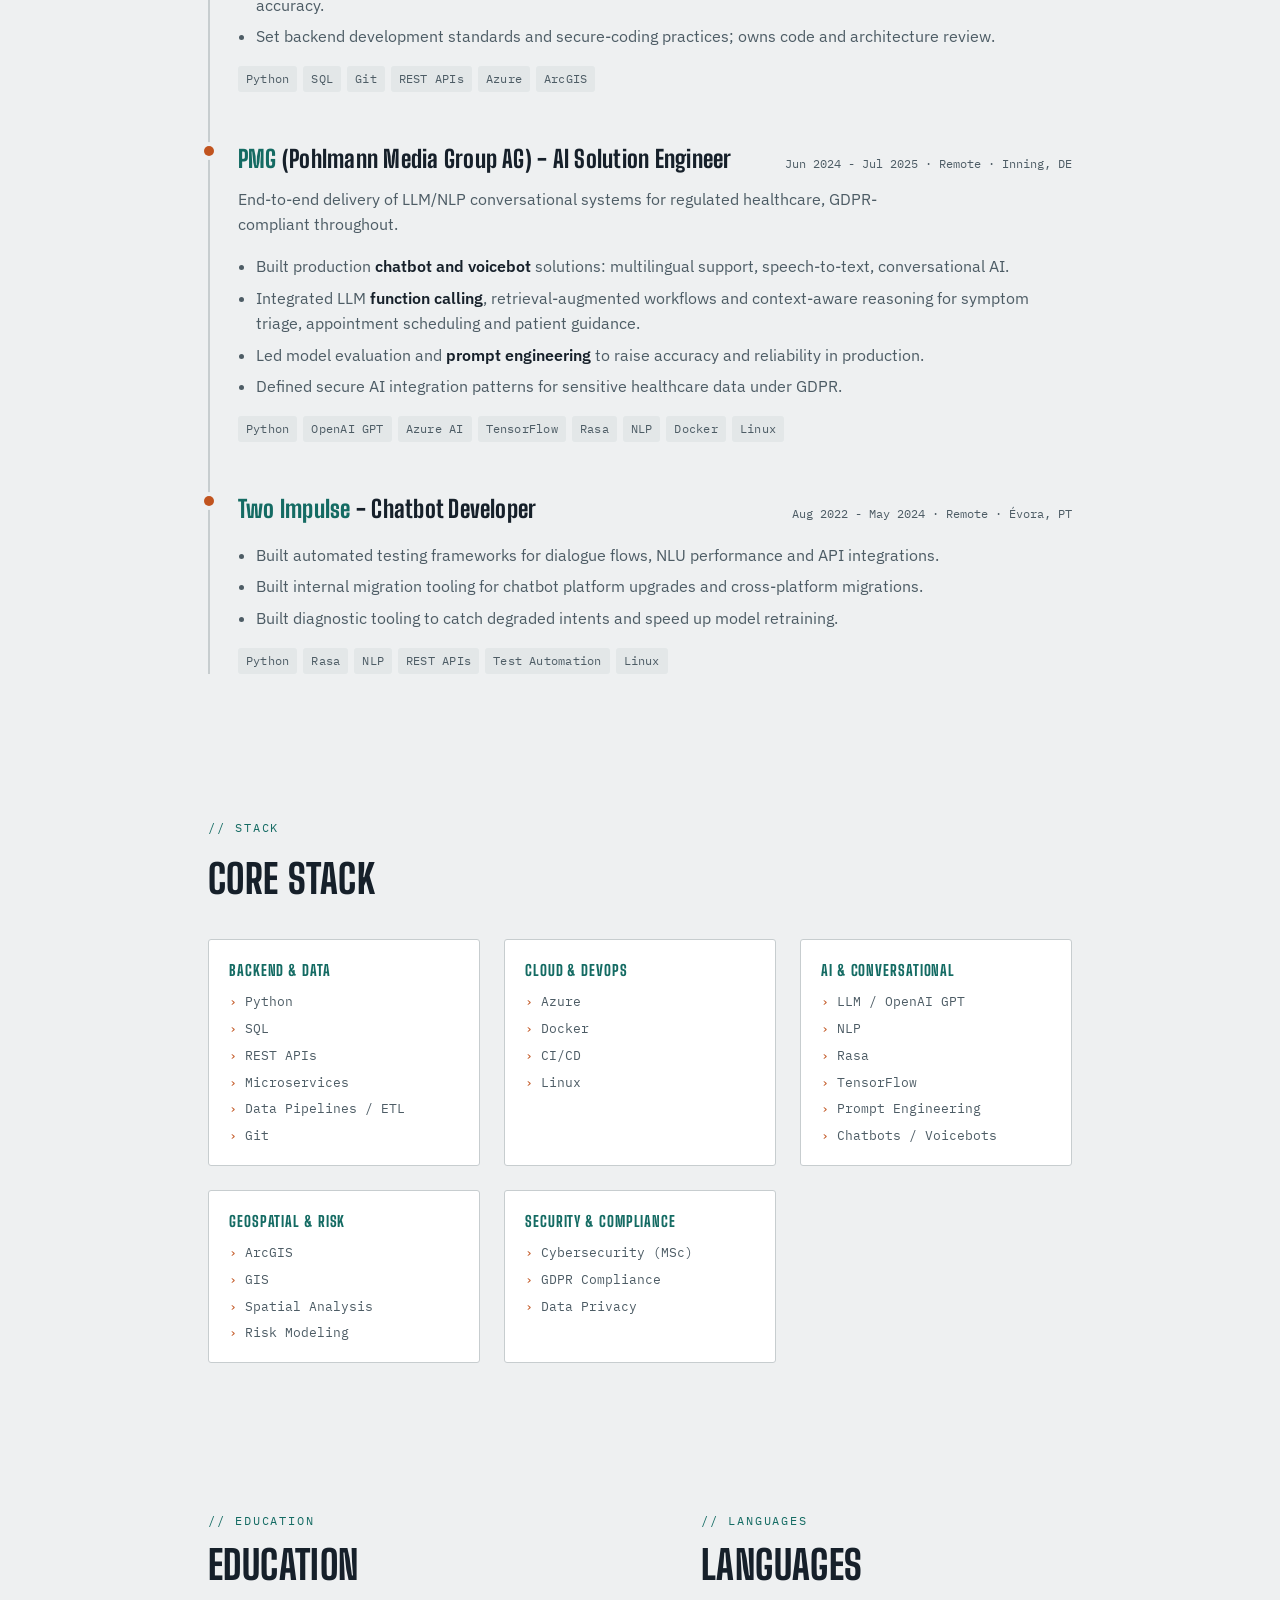
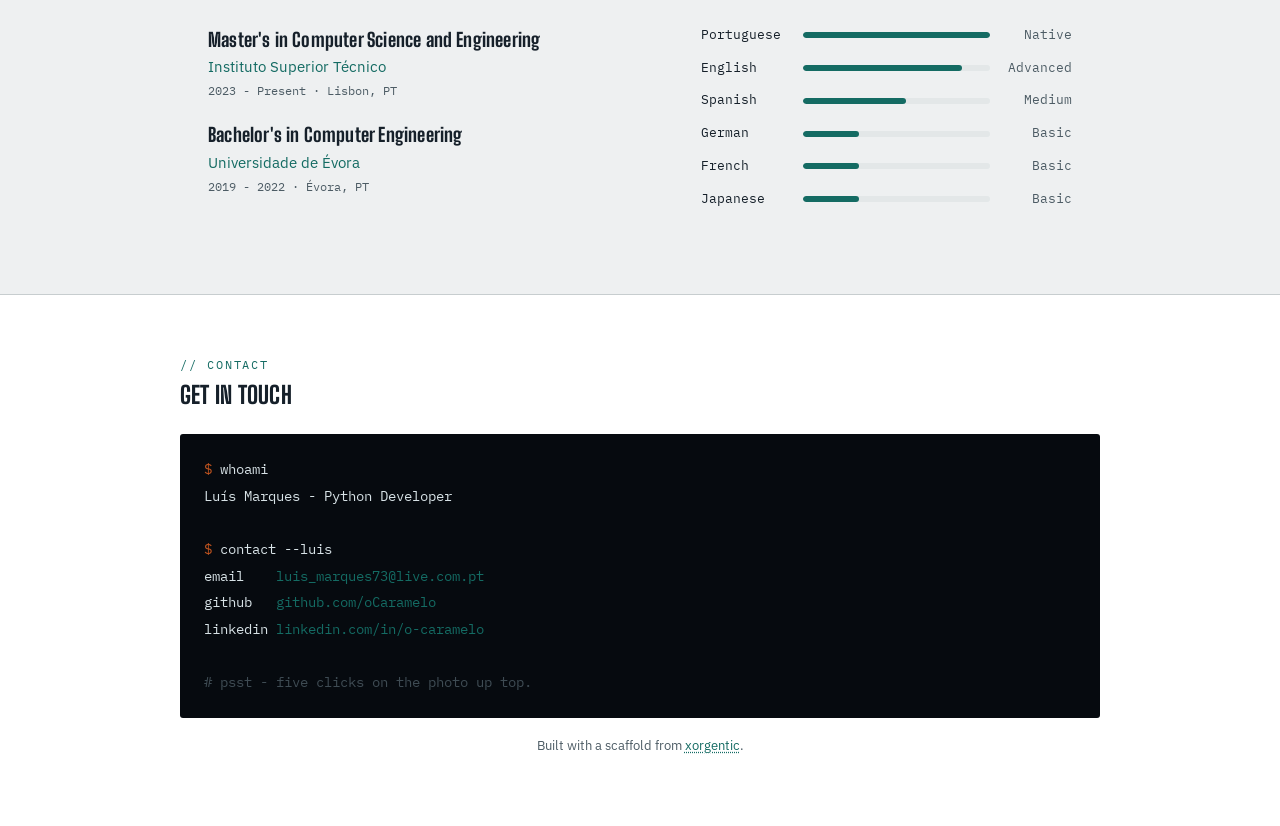
==== commit 970769b8: "Keep AXA GO in the current-role status tag" ====
--- a/index.html
+++ b/index.html
@@ -42,7 +42,7 @@
     </div>
     <div class="status-item">
       <div class="label">Current role</div>
-      <div class="value">Python Developer @ emagine</div>
+      <div class="value">Python Developer @ emagine / AXA GO</div>
     </div>
     <div class="status-item">
       <div class="label">Focus</div>
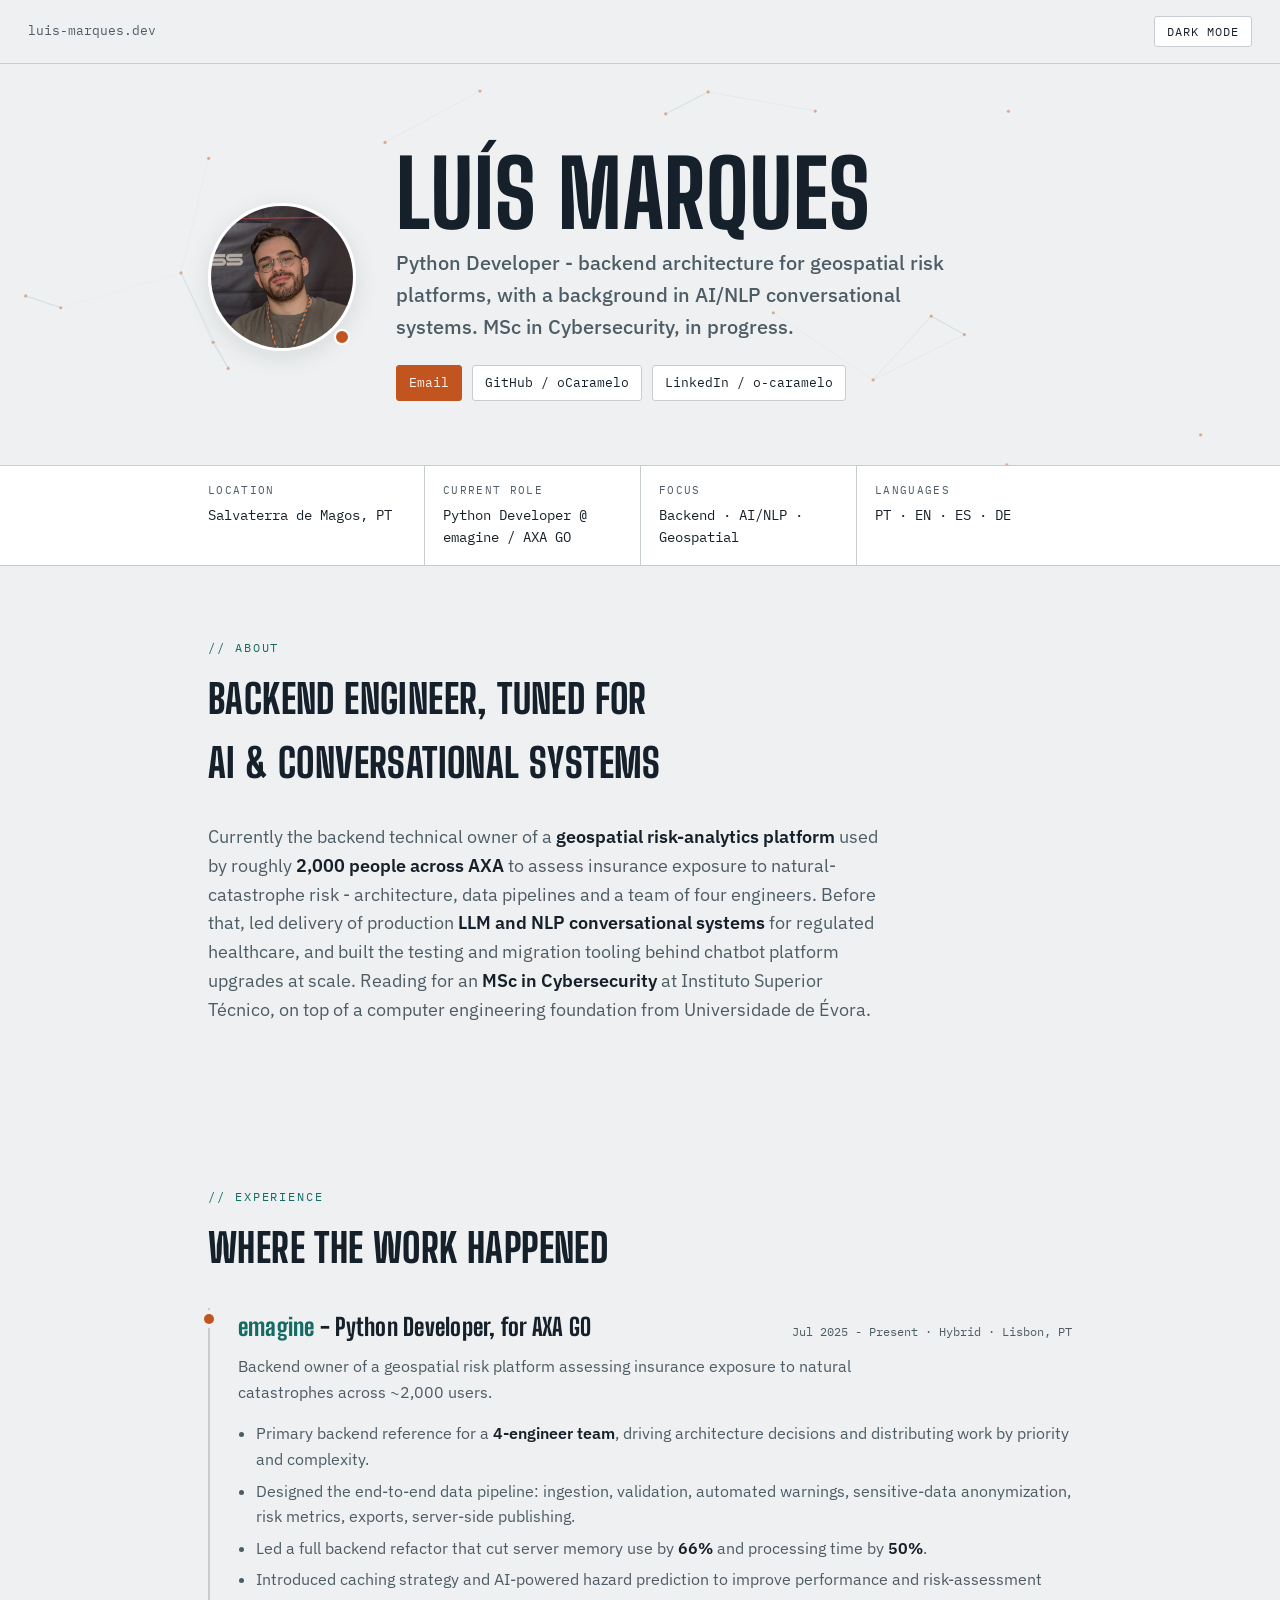
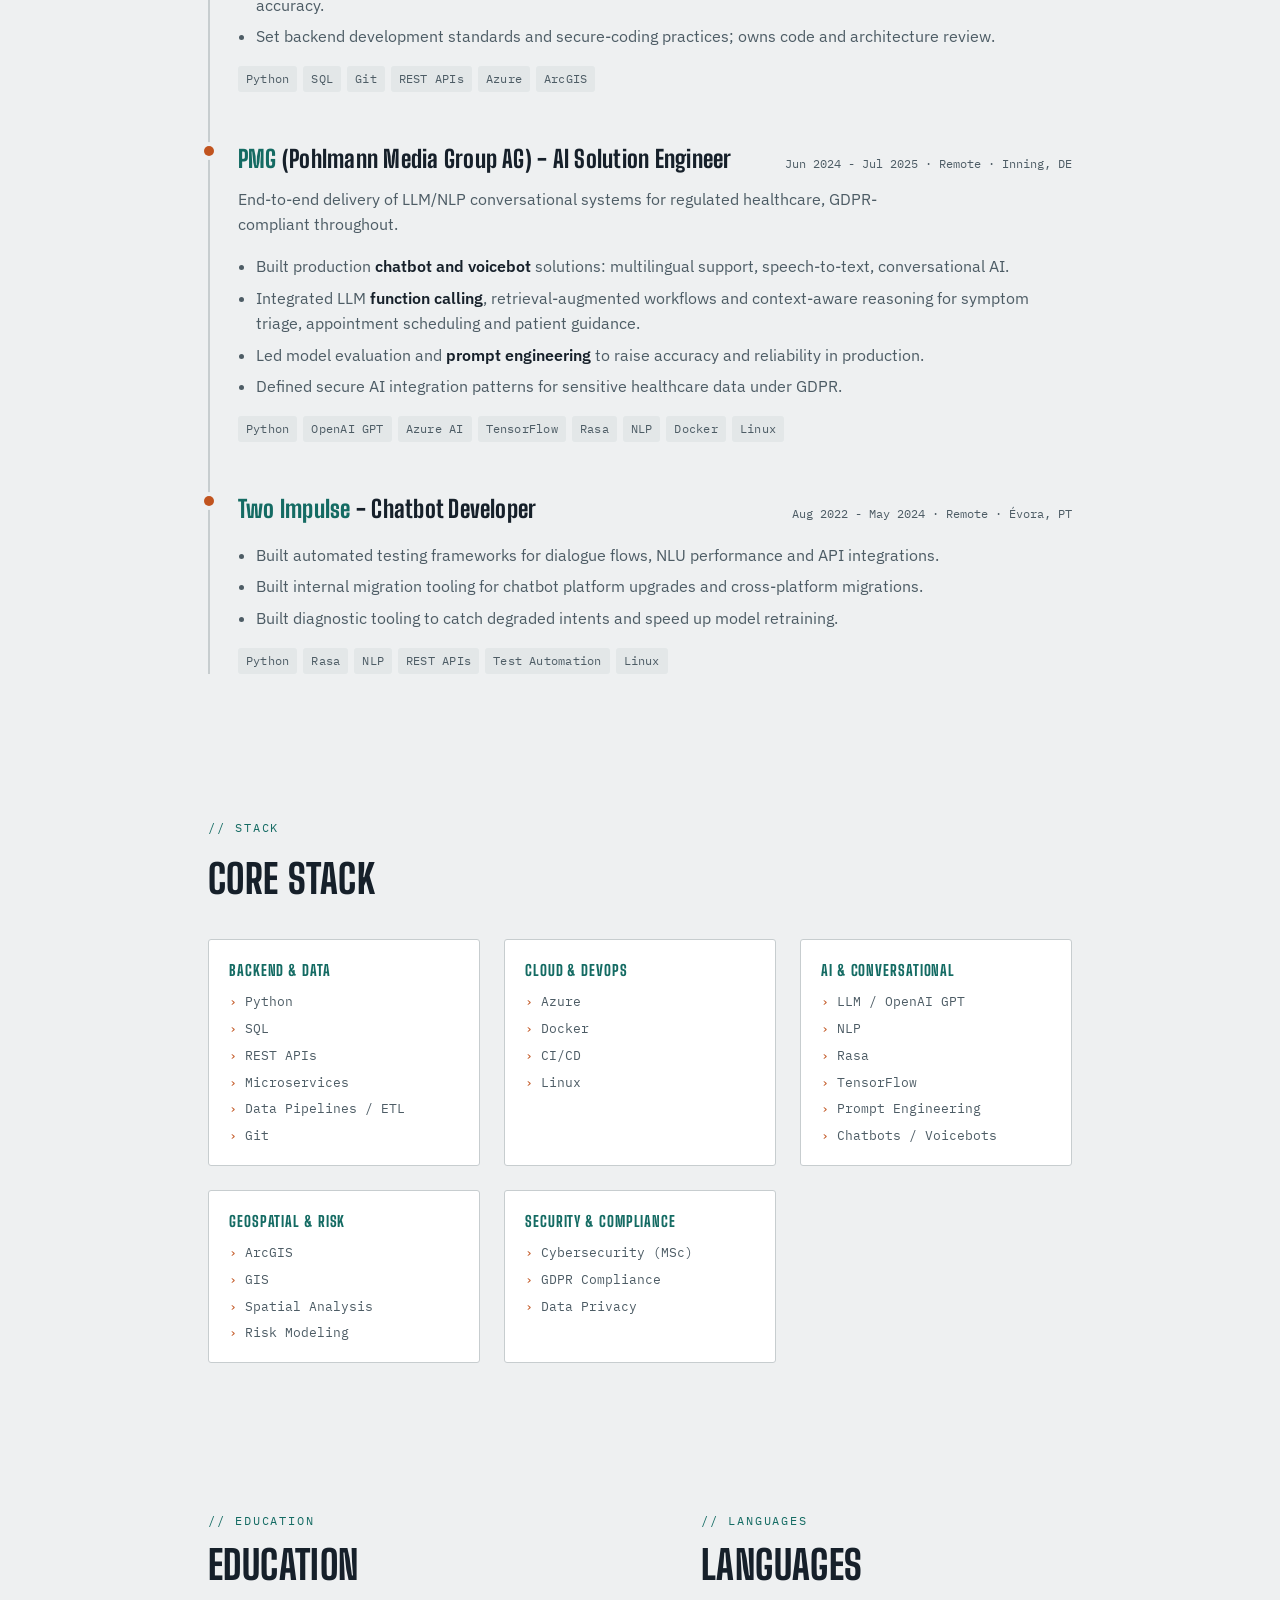
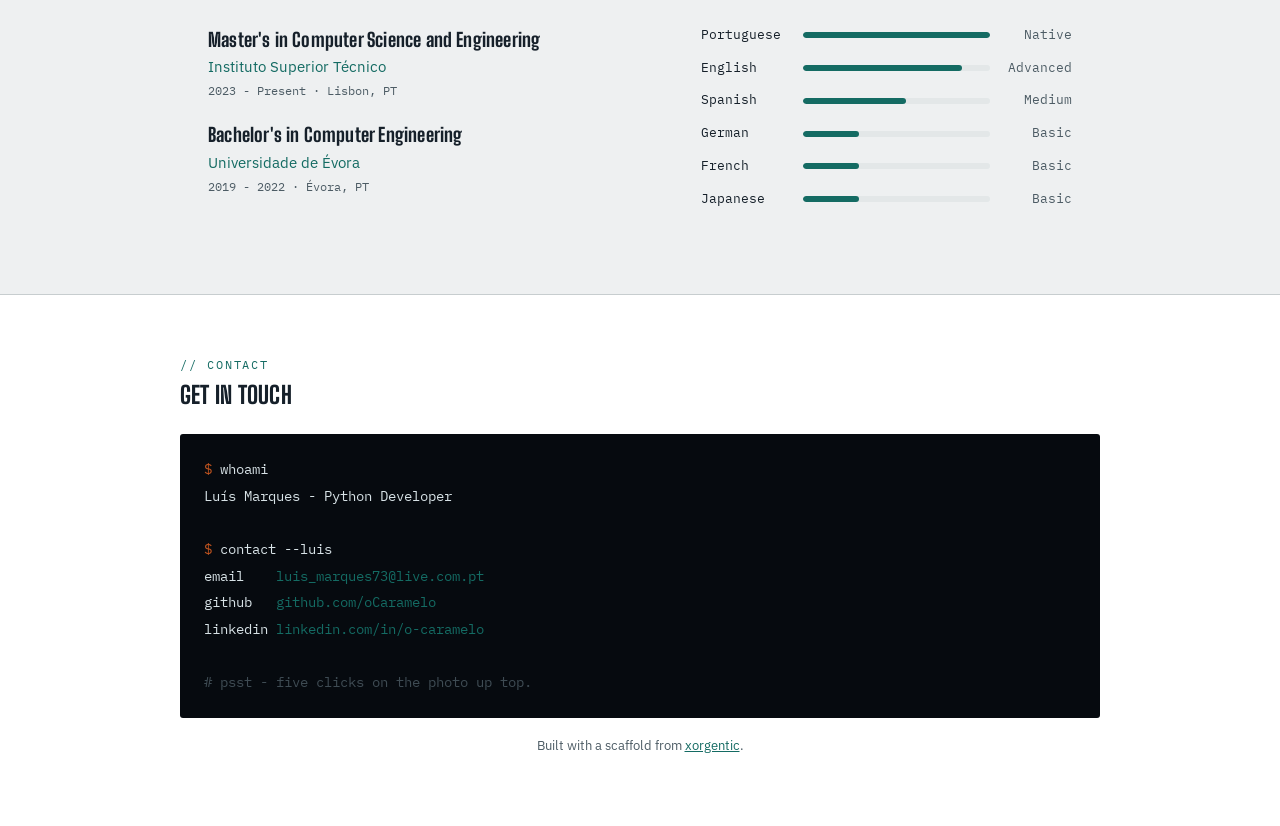
==== commit 231265ce: "Fix xorgentic joke link rendering as a stray button A <button> reset to look like inline text still " ====
--- a/index.html
+++ b/index.html
@@ -196,7 +196,7 @@
       <div class="comment">&nbsp;</div>
       <div class="comment"># psst - five clicks on the photo up top.</div>
     </div>
-    <p class="footer-note">Built with a scaffold from <button type="button" id="xorgentic-btn" class="inline-link" aria-expanded="false" aria-controls="xorgentic-joke">xorgentic</button>.</p>
+    <p class="footer-note">Built with a scaffold from <a href="#" id="xorgentic-btn" aria-expanded="false" aria-controls="xorgentic-joke">xorgentic</a>.</p>
     <div class="xorgentic-joke mono" id="xorgentic-joke" hidden>
       <span class="prompt">$</span> git clone xorgentic<br />
       remote: repository not found (private repo)<br />
--- a/css/style.css
+++ b/css/style.css
@@ -469,19 +469,6 @@
   text-align: center;
 }
 
-.inline-link {
-  font: inherit;
-  color: var(--accent-2);
-  background: none;
-  border: none;
-  padding: 0;
-  cursor: pointer;
-  text-decoration: underline;
-  text-decoration-style: dotted;
-  text-underline-offset: 2px;
-}
-.inline-link:hover { color: var(--accent); }
-
 .xorgentic-joke {
   max-width: 420px;
   margin: 14px auto 0;
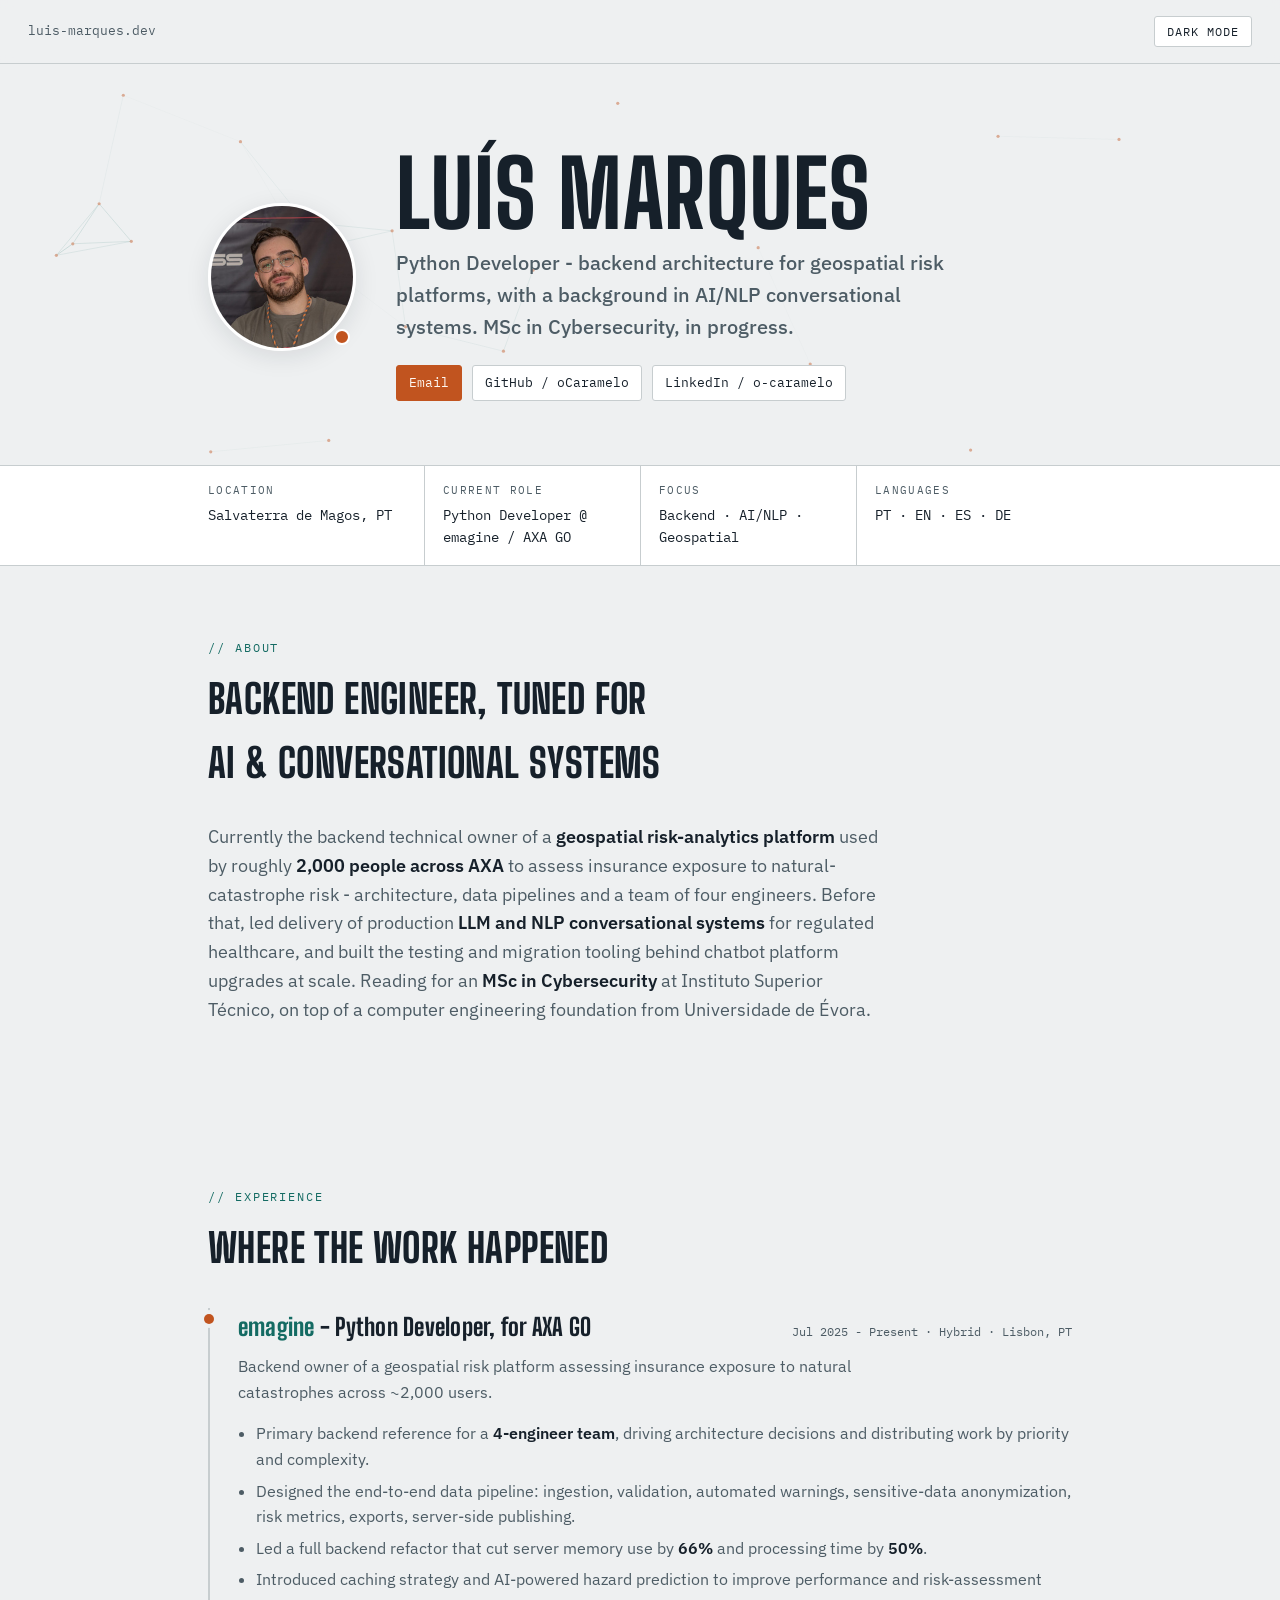
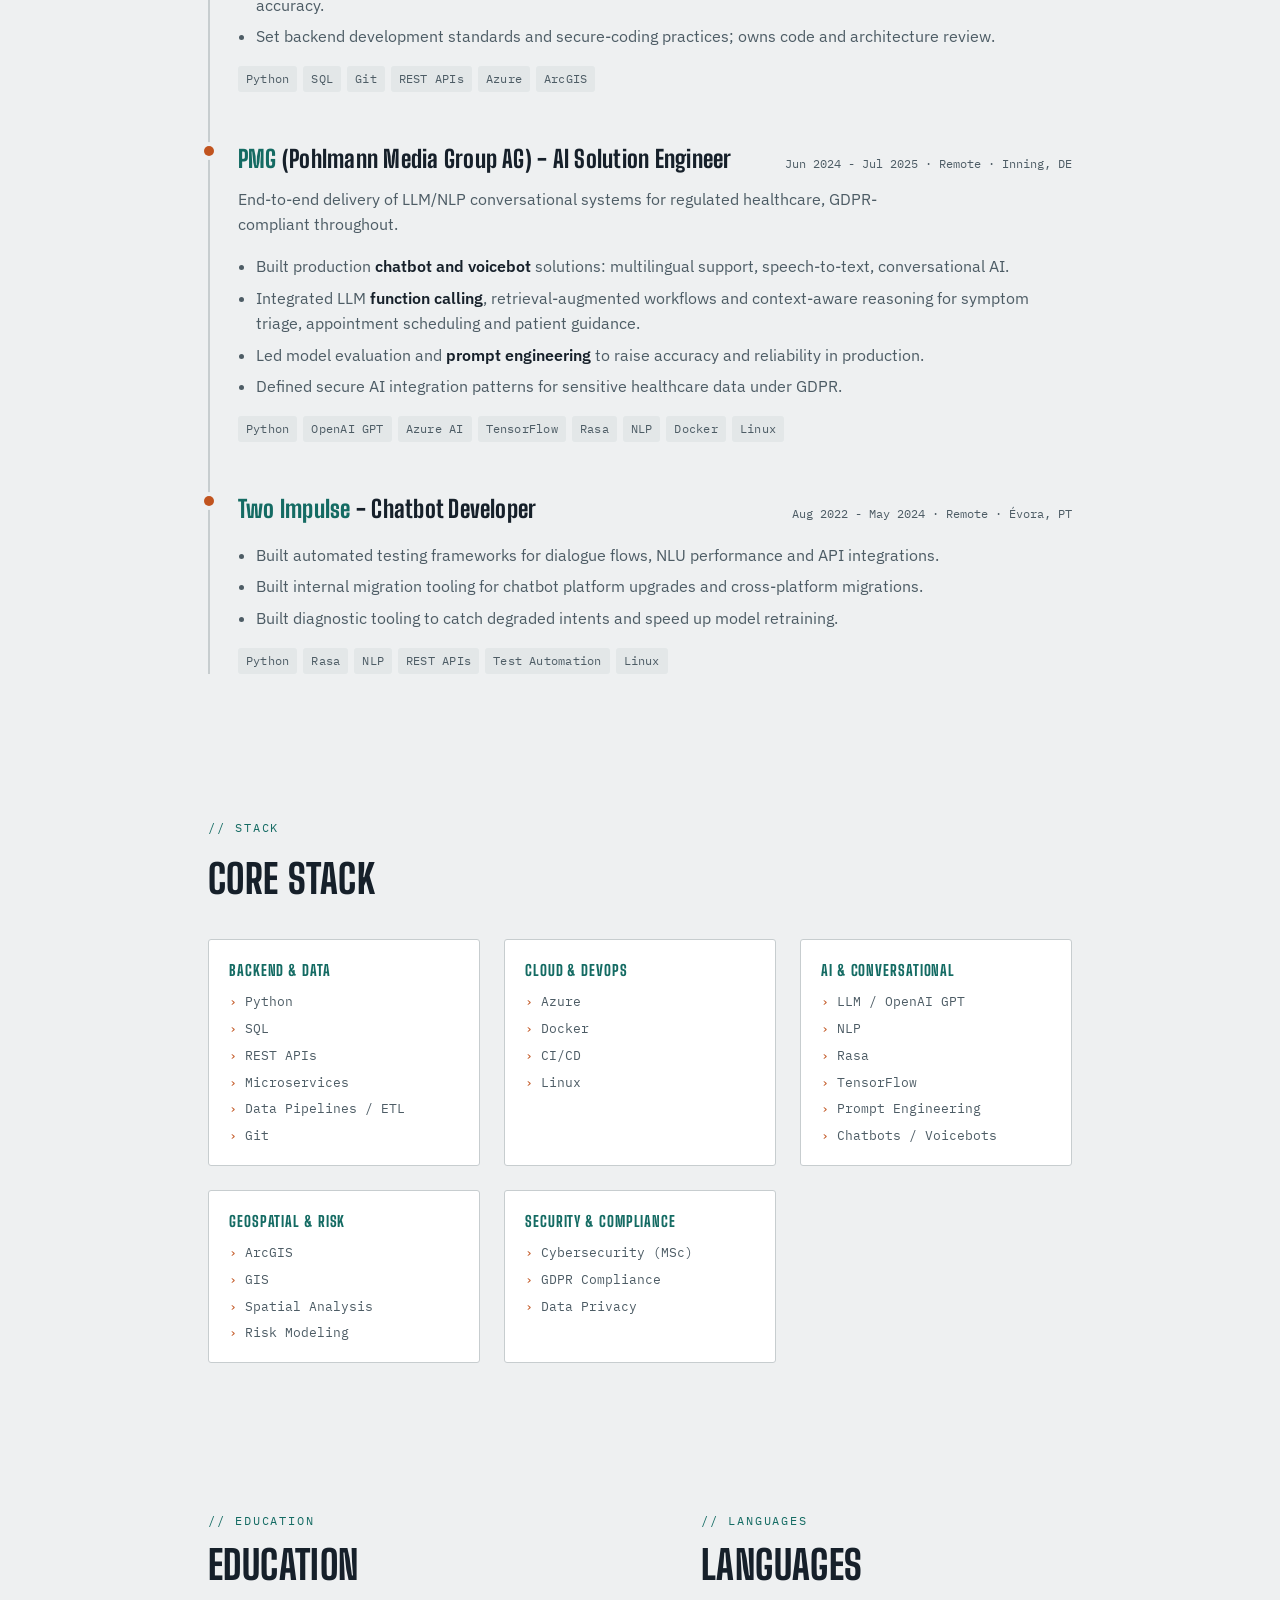
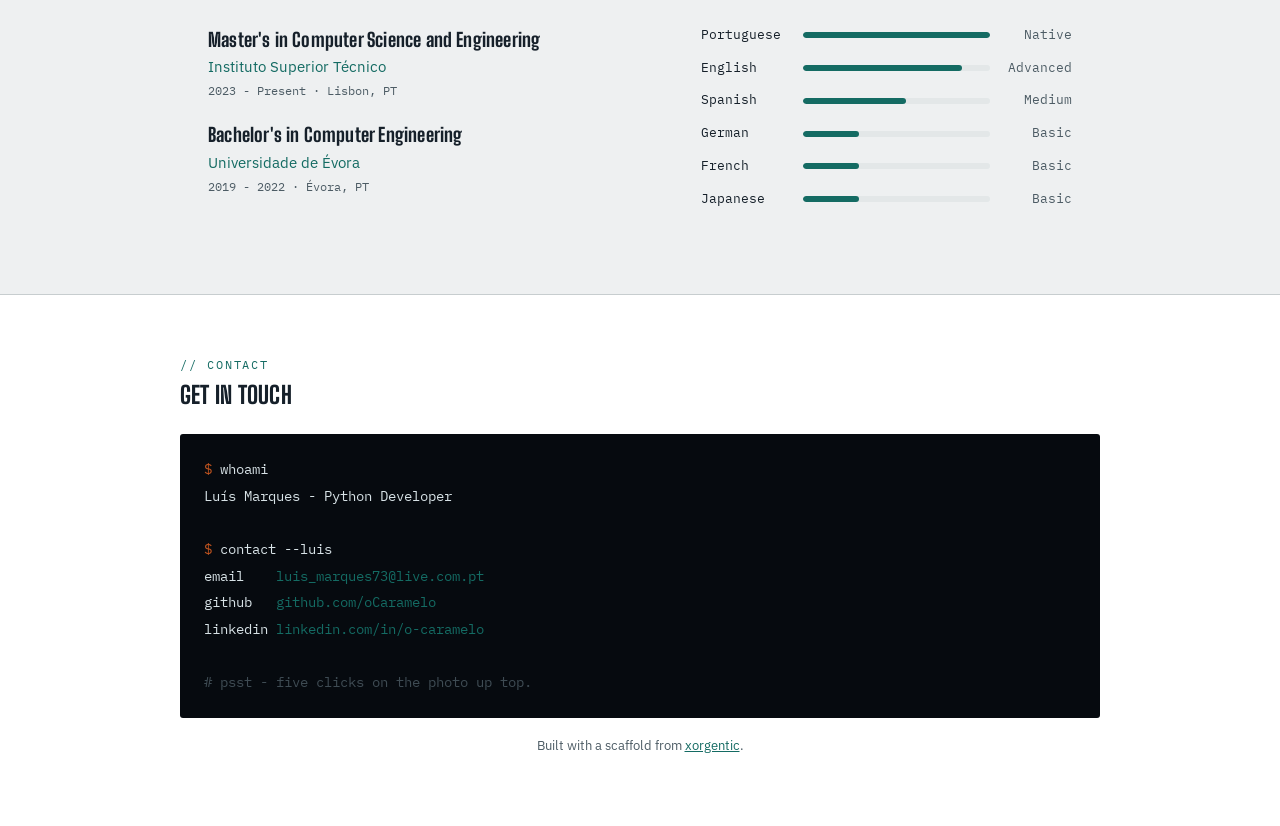
==== commit a648d8b6: "Cache-bust css/js so browsers stop serving stale assets The xorgentic-link fix landed in index.html " ====
--- a/index.html
+++ b/index.html
@@ -6,7 +6,7 @@
 <title>Luís Marques - Python Developer</title>
 <meta name="description" content="Python developer building geospatial risk platforms and backend systems, with a background in AI/NLP conversational systems." />
 <link rel="icon" href="data:image/svg+xml,%3Csvg xmlns='http://www.w3.org/2000/svg' viewBox='0 0 64 64'%3E%3Crect width='64' height='64' rx='8' fill='%230d151e'/%3E%3Ctext x='32' y='42' font-family='monospace' font-size='28' font-weight='700' fill='%23e8823d' text-anchor='middle'%3ELM%3C/text%3E%3C/svg%3E" />
-<link rel="stylesheet" href="css/style.css" />
+<link rel="stylesheet" href="css/style.css?v=2" />
 </head>
 <body>
 
@@ -216,6 +216,6 @@
   </div>
 </div>
 
-<script src="js/script.js"></script>
+<script src="js/script.js?v=2"></script>
 </body>
 </html>
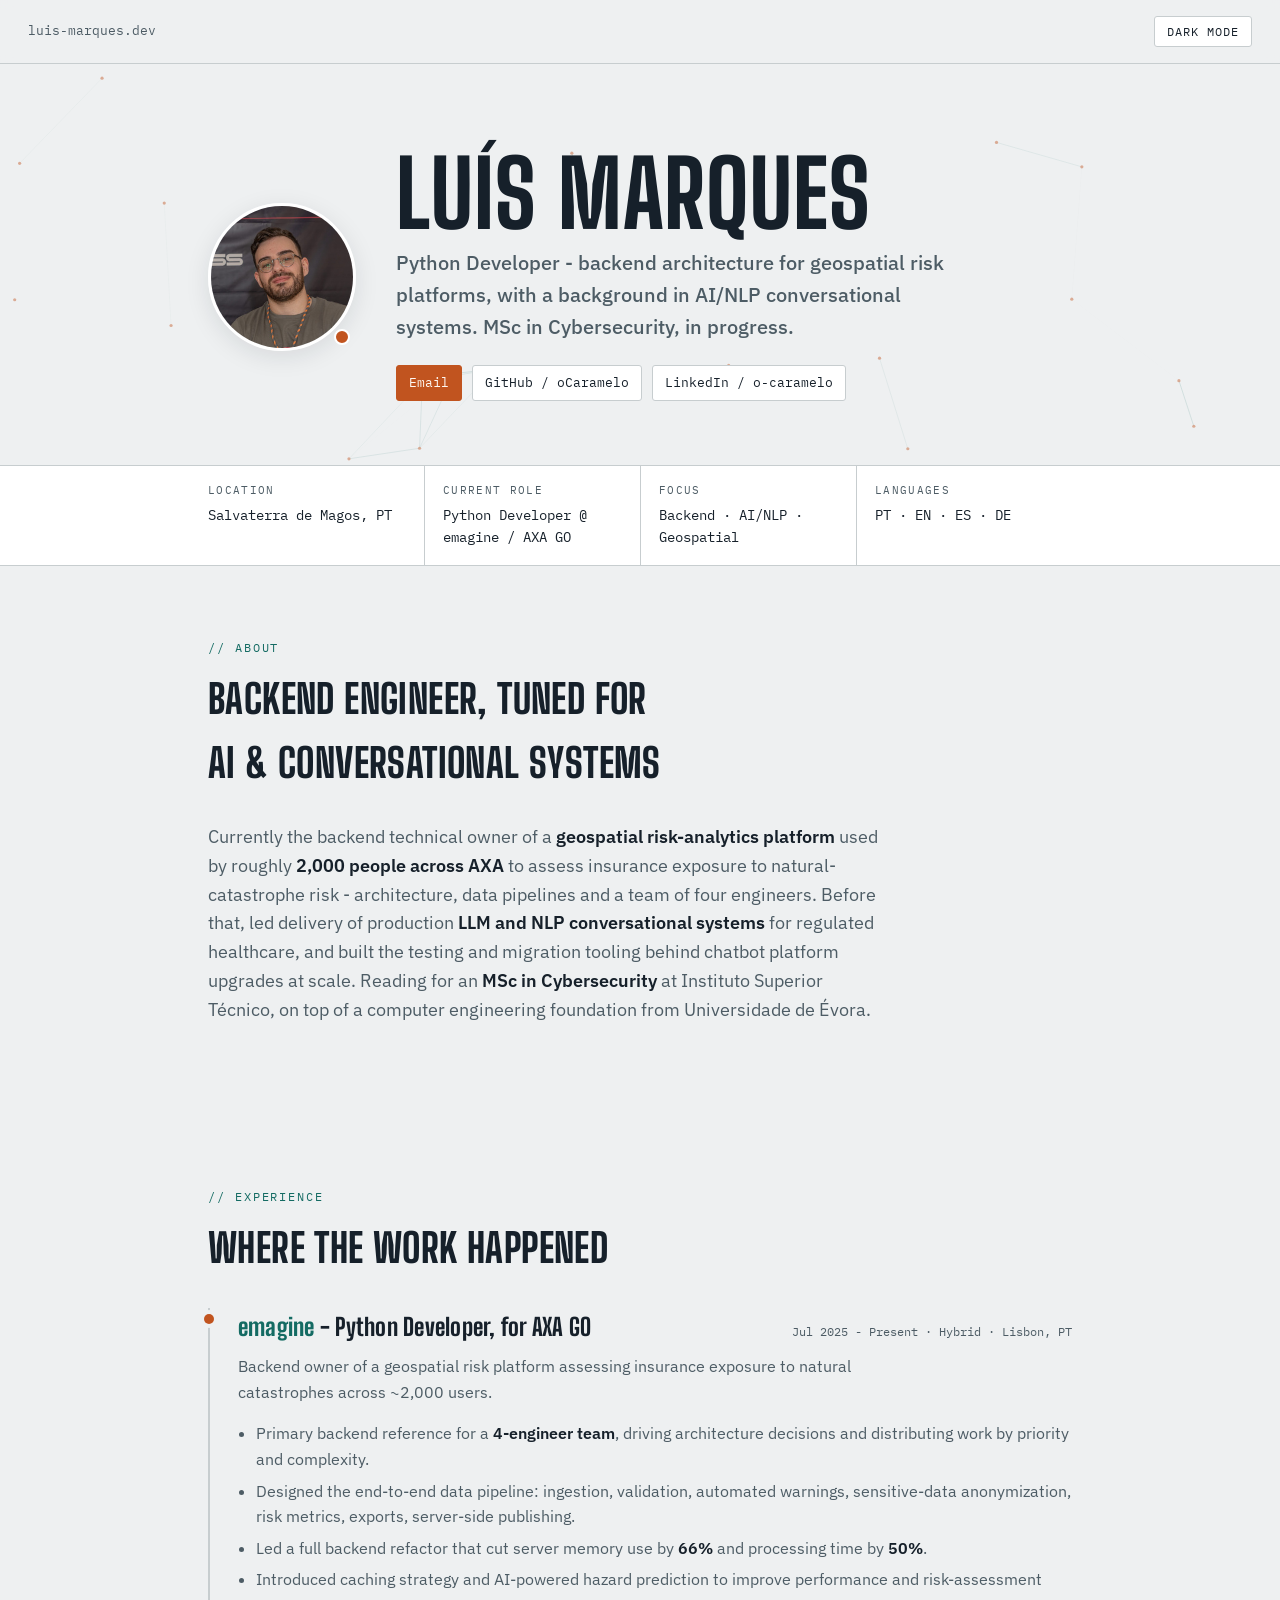
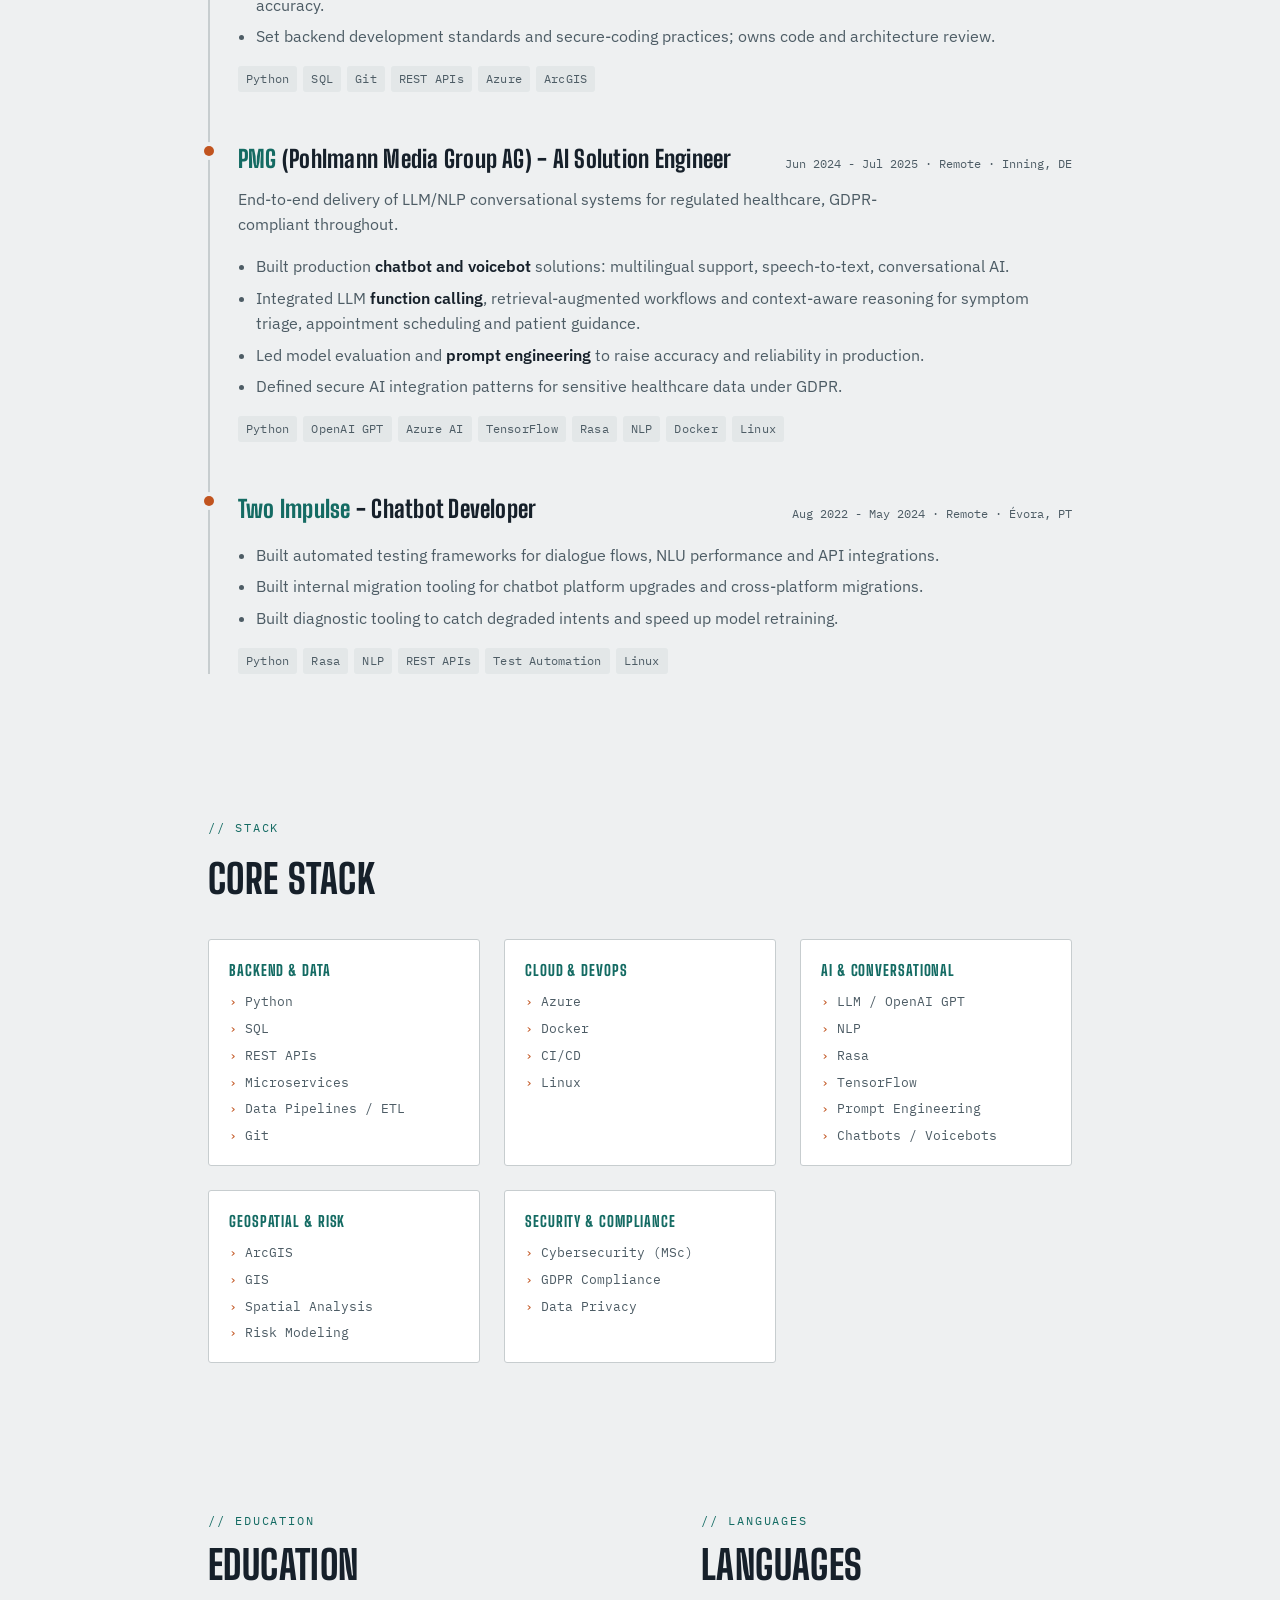
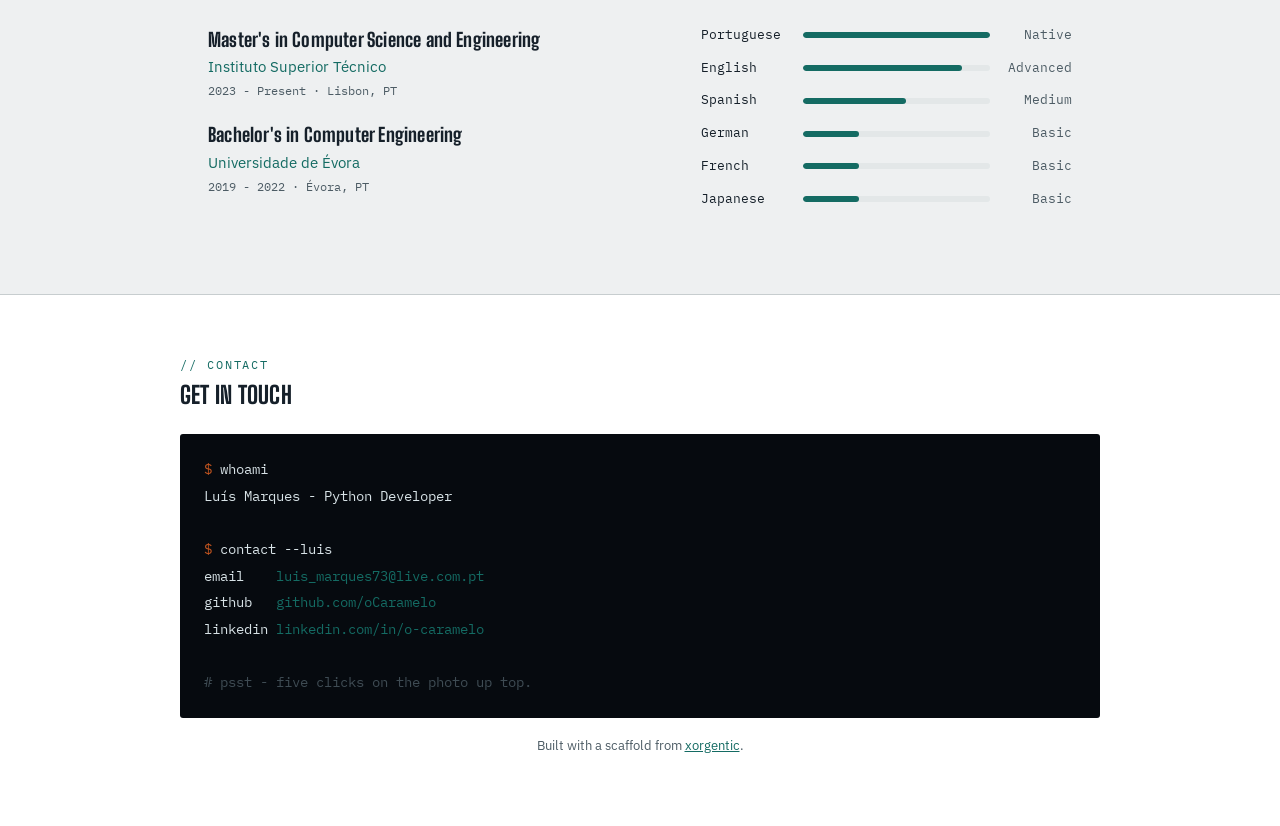
==== commit ce10ff26: "Add Google Search Console verification tag to the site root Google Cloud's OAuth verification checks" ====
--- a/index.html
+++ b/index.html
@@ -5,6 +5,7 @@
 <meta name="viewport" content="width=device-width, initial-scale=1.0" />
 <title>Luís Marques - Python Developer</title>
 <meta name="description" content="Python developer building geospatial risk platforms and backend systems, with a background in AI/NLP conversational systems." />
+<meta name="google-site-verification" content="2XiJ_tREZCBtqG55ezIxOZM65bHRSFh6WPVLaXFsFWY" />
 <link rel="icon" href="data:image/svg+xml,%3Csvg xmlns='http://www.w3.org/2000/svg' viewBox='0 0 64 64'%3E%3Crect width='64' height='64' rx='8' fill='%230d151e'/%3E%3Ctext x='32' y='42' font-family='monospace' font-size='28' font-weight='700' fill='%23e8823d' text-anchor='middle'%3ELM%3C/text%3E%3C/svg%3E" />
 <link rel="stylesheet" href="css/style.css?v=2" />
 </head>
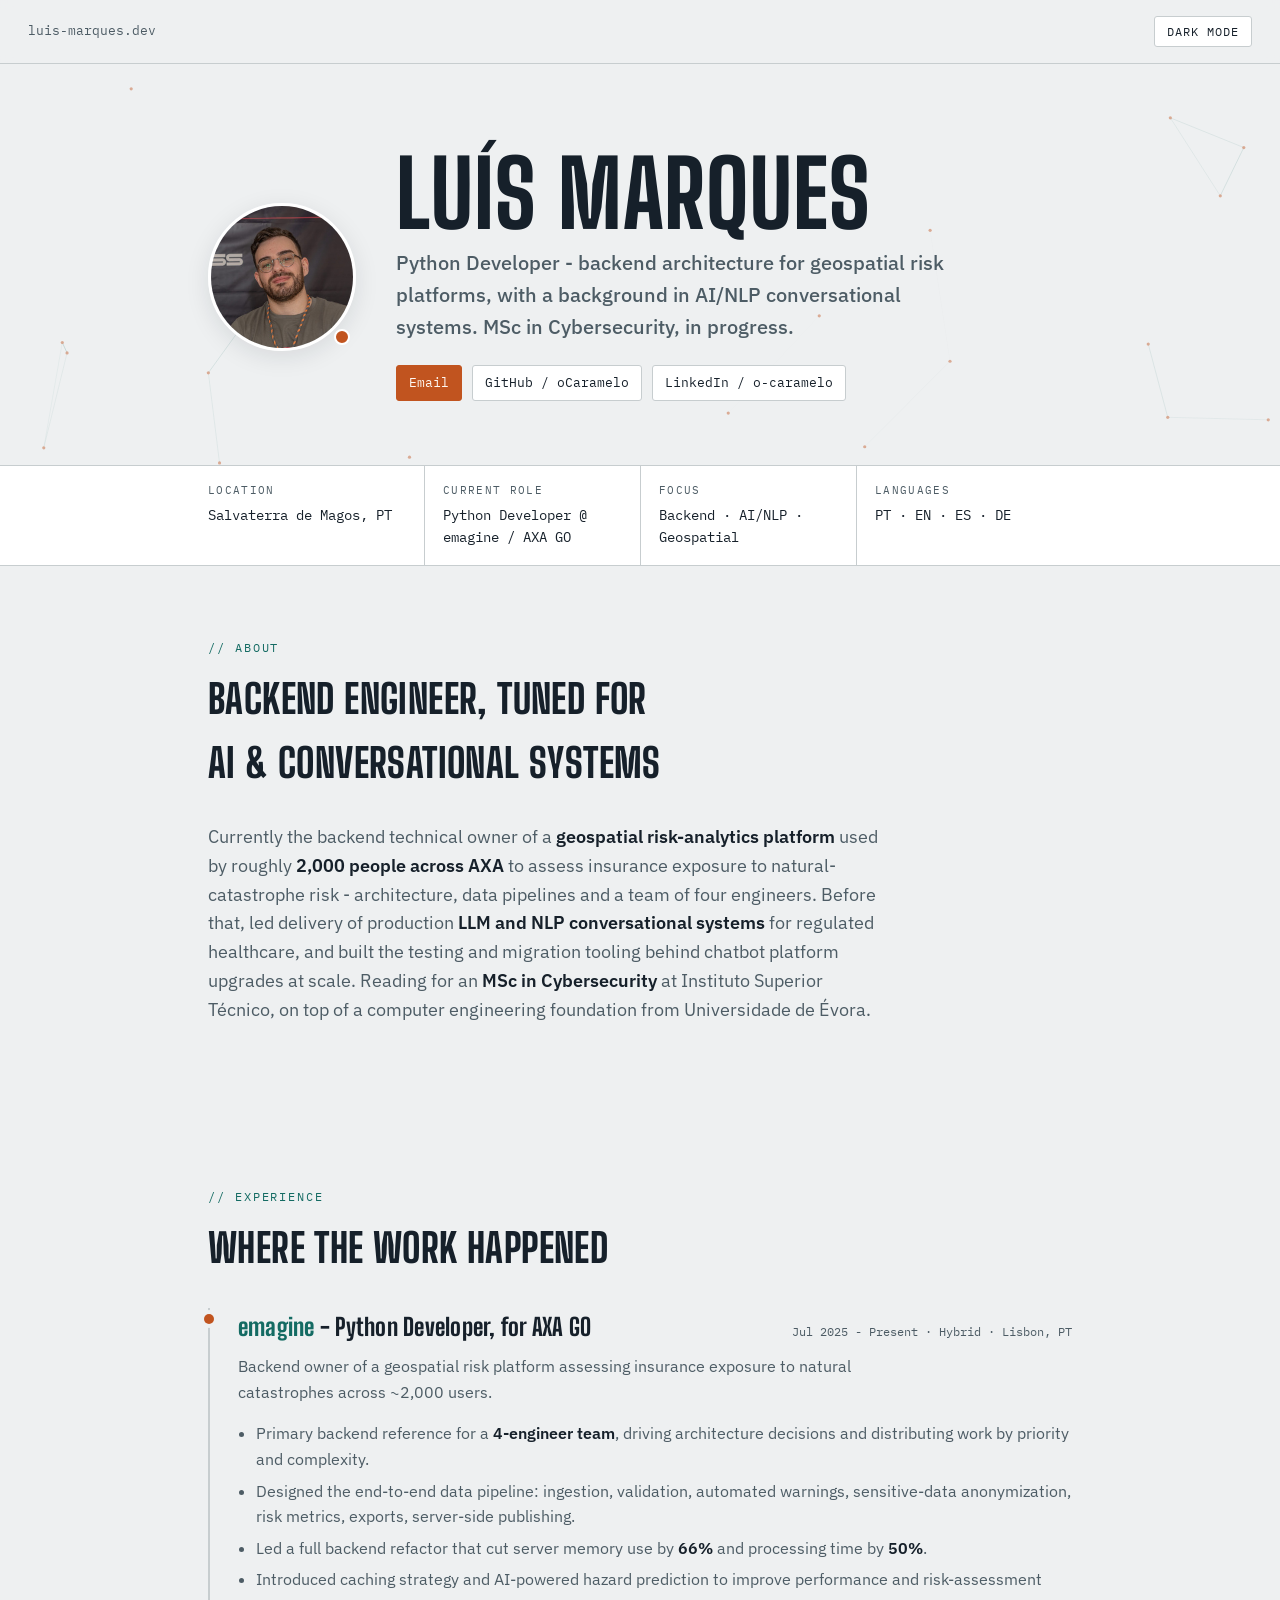
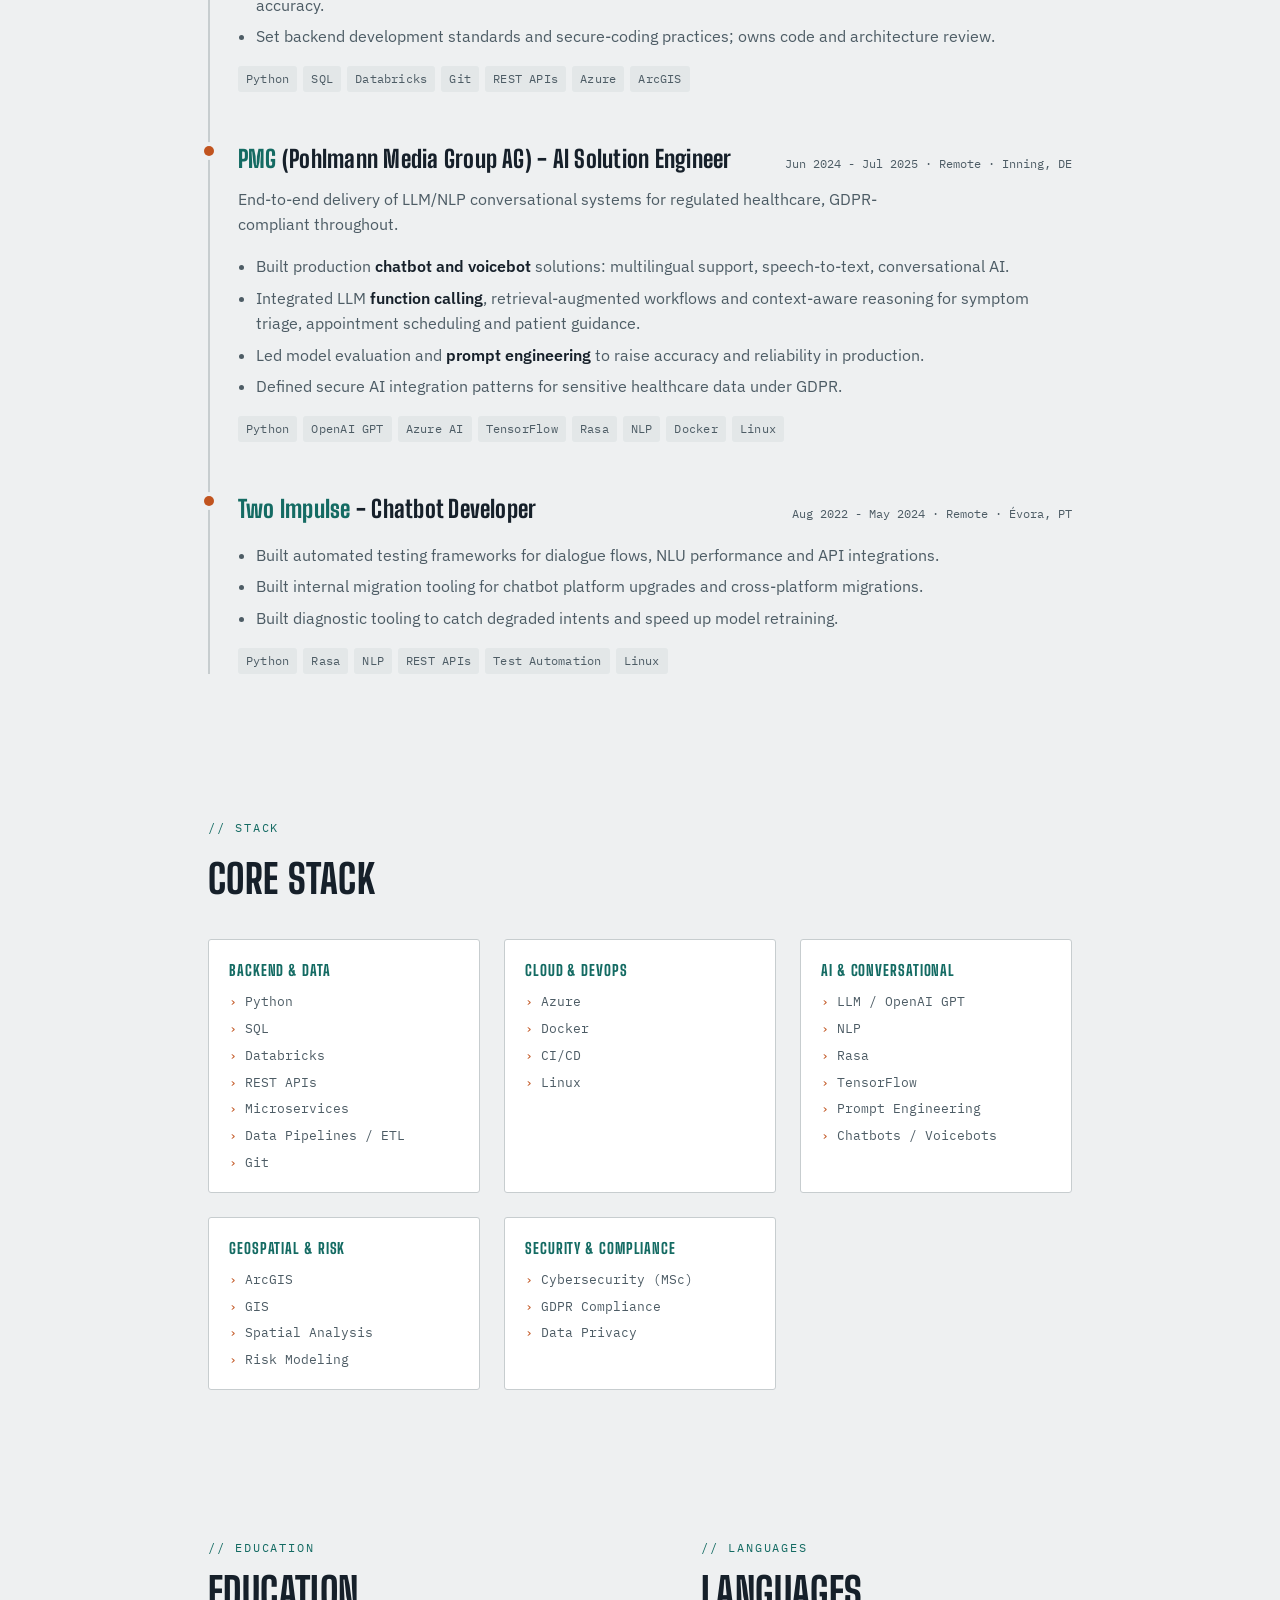
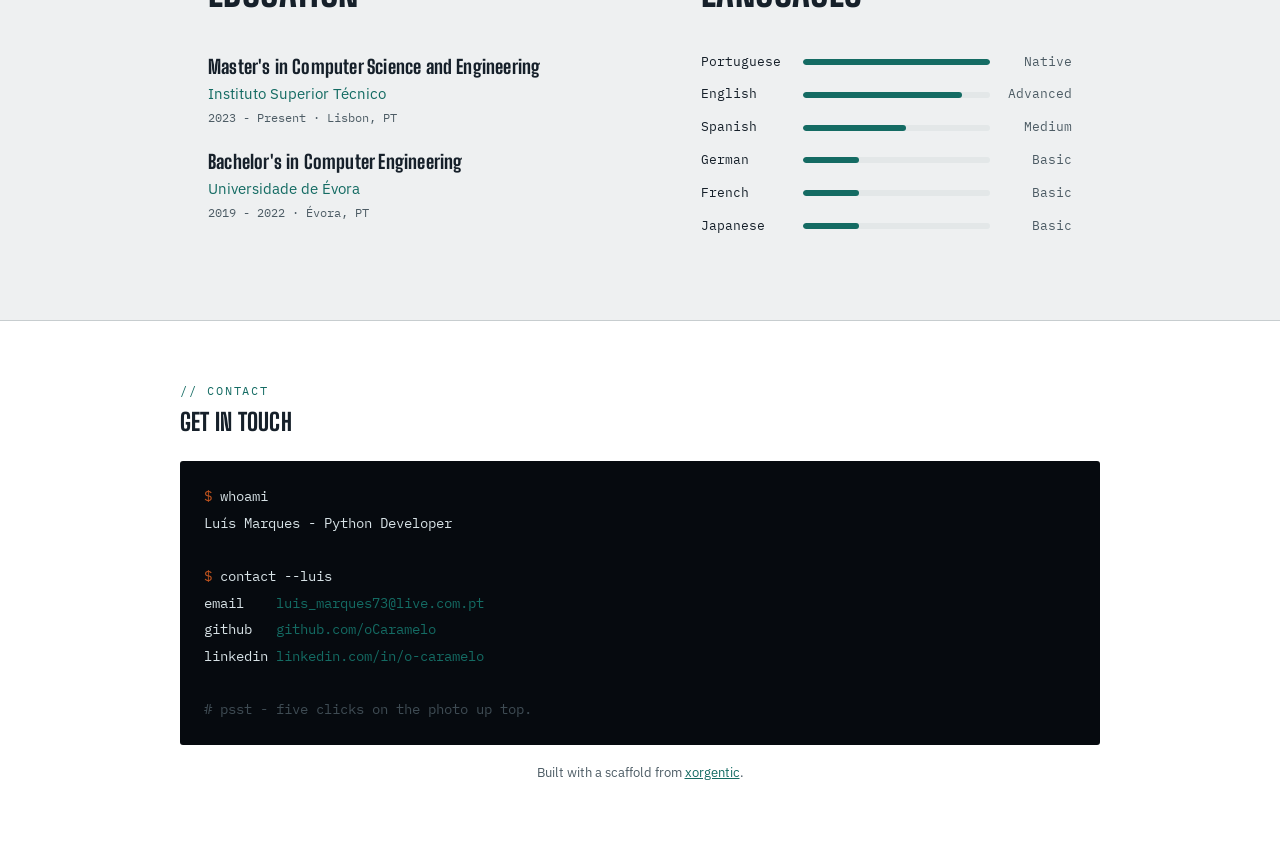
==== commit d5204003: "Add Databricks to AXA role tags and core stack Co-Authored-By: Claude Opus 5 <noreply@anthropic.com>" ====
--- a/index.html
+++ b/index.html
@@ -84,7 +84,7 @@
           <li>Set backend development standards and secure-coding practices; owns code and architecture review.</li>
         </ul>
         <div class="tags">
-          <span class="tag">Python</span><span class="tag">SQL</span><span class="tag">Git</span><span class="tag">REST APIs</span><span class="tag">Azure</span><span class="tag">ArcGIS</span>
+          <span class="tag">Python</span><span class="tag">SQL</span><span class="tag">Databricks</span><span class="tag">Git</span><span class="tag">REST APIs</span><span class="tag">Azure</span><span class="tag">ArcGIS</span>
         </div>
       </article>
 
@@ -131,7 +131,7 @@
     <div class="skill-grid">
       <div class="skill-group">
         <h3>Backend &amp; Data</h3>
-        <ul><li>Python</li><li>SQL</li><li>REST APIs</li><li>Microservices</li><li>Data Pipelines / ETL</li><li>Git</li></ul>
+        <ul><li>Python</li><li>SQL</li><li>Databricks</li><li>REST APIs</li><li>Microservices</li><li>Data Pipelines / ETL</li><li>Git</li></ul>
       </div>
       <div class="skill-group">
         <h3>Cloud &amp; DevOps</h3>
